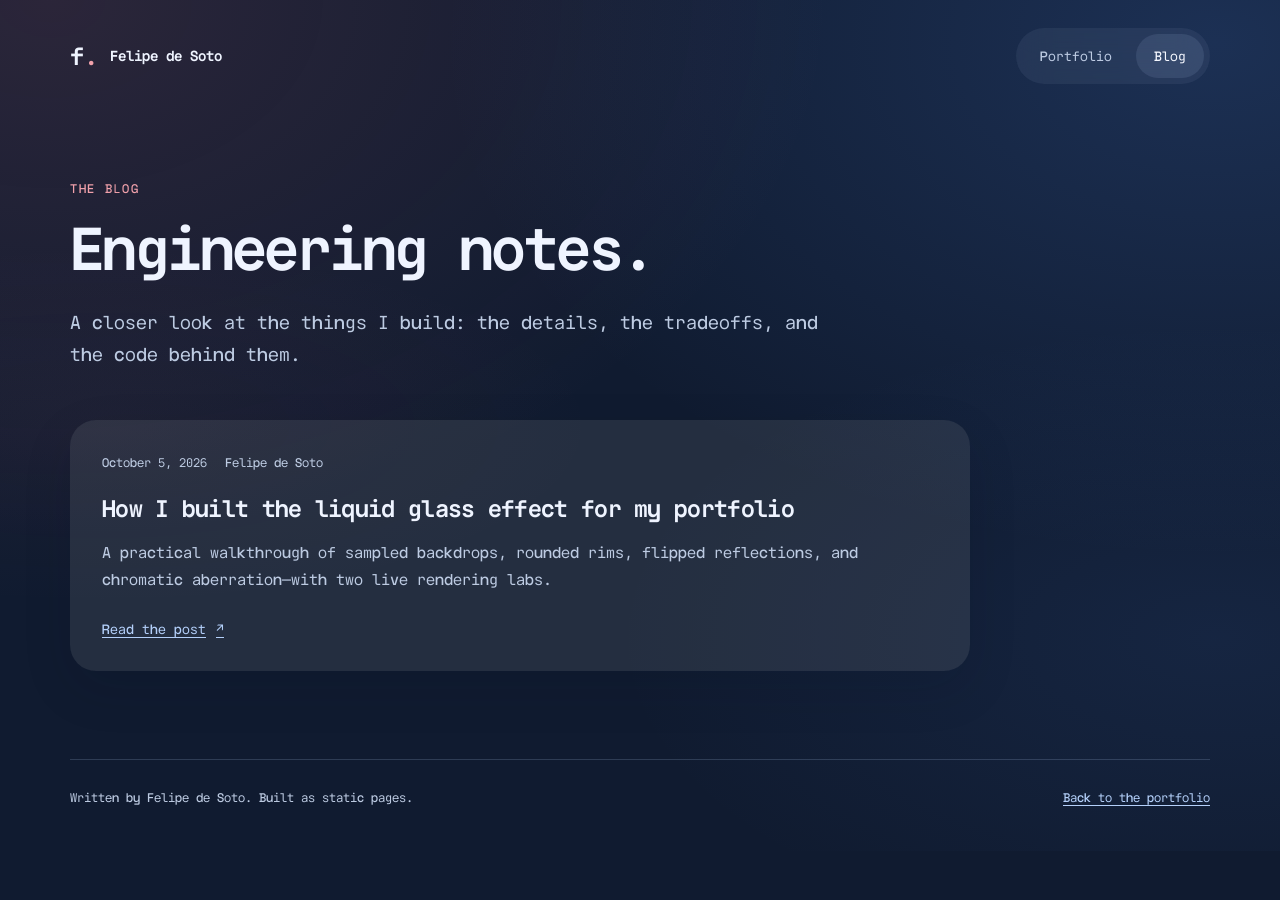
==== blog/index.html @ fd04a4d7 "Publish blog reading tools and interactive glass labs" ====
<!doctype html>
<!-- Generated by scripts/build-blog.mjs. Edit content/blog instead. -->
<html lang="en">
<head>
<meta charset="UTF-8">
<meta name="viewport" content="width=device-width, initial-scale=1.0">
<meta name="theme-color" content="#101b30">
<meta name="description" content="Source-based notes on interfaces, rendering, and building for the web by Felipe de Soto.">
<meta property="og:title" content="Engineering notes">
<meta property="og:description" content="Source-based notes on interfaces, rendering, and building for the web by Felipe de Soto.">
<meta property="og:type" content="website">
<link rel="canonical" href="./" >
<link rel="icon" type="image/svg+xml" href="../favicon.svg">
<title>Engineering notes — Felipe de Soto</title>
  <script type="module" crossorigin src="../assets/text-morph-controller-BKh-Fvmg.js"></script>
  <script type="module" crossorigin src="../assets/glass-distortion-wXj8mFdJ.js"></script>
  <script type="module" crossorigin src="../assets/glass-settings--sIcktBX.js"></script>
  <script type="module" crossorigin src="../assets/main-GoP_QNpd.js"></script>
  <link rel="stylesheet" crossorigin href="../assets/main-B9Pbx8C1.css">
</head>
<body class="blog-page">
<a class="skip-link" href="#main">Skip to content</a>
<div class="blog-shell">
<header class="blog-header">
<a class="blog-brand" href="../" aria-label="Felipe de Soto, portfolio">f<span>.</span><span class="blog-brand-name">Felipe de Soto</span></a>
<nav class="blog-nav" aria-label="Blog navigation"><a href="../">Portfolio</a><a href="./" aria-current="page">Blog</a></nav>
</header>
<main class="blog-main" id="main" tabindex="-1"><section class="blog-hero"><p class="blog-kicker">The blog</p><h1 class="blog-index-heading">Engineering notes.</h1><p class="blog-description">A closer look at the things I build: the details, the tradeoffs, and the code behind them.</p></section><section class="blog-post-list" aria-label="Posts"><article class="blog-post-card glass"><div class="blog-post-meta"><time datetime="2026-10-05">October 5, 2026</time><span>Felipe de Soto</span></div><h2><a class="blog-post-link" href="posts/glass-effect/">How I built the liquid glass effect for my portfolio</a></h2><p class="blog-post-description">A practical walkthrough of sampled backdrops, rounded rims, flipped reflections, and chromatic aberration—with two live rendering labs.</p><a class="blog-post-read" href="posts/glass-effect/" aria-label="Read How I built the liquid glass effect for my portfolio">Read the post <span aria-hidden="true">↗</span></a></article></section></main>
<footer class="blog-footer"><p>Written by Felipe de Soto. Built as static pages.</p><a href="../">Back to the portfolio</a></footer>
</div>
</body>
</html>
---- assets/main-B9Pbx8C1.css ----
:root{--selection-color:#f1a1ab;--selection-ink:#101b30;--glass-color-amount:.188;--glass-blur-amount:0;--glass-distortion:4;--glass-chromatic-aberration:.4;--glass-edge-highlight:0;--glass-specular:0;--glass-fresnel:0;--glass-brightness:0;--glass-saturation:0;--glass-depth:60;--glass-header-depth-scale:2;--glass-playground-depth-scale:2.5;--glass-thickness:24;--glass-refraction-index:1.45;--glass-edge-reflection:.85;--glass-reflection-blur:6;--glass-shadow-opacity:.065;--glass-shadow-spread:16;--glass-shadow-offset-y:1;--glass-blur-unit:11.4286px;--glass-blur:calc(var(--glass-blur-amount) * var(--glass-blur-unit));--glass-fallback-saturation:1.12;--glass-frost-rgb:79, 79, 79;--glass-shadow:0 12px 40px #0610241a}::selection{background-color:var(--selection-color);color:var(--selection-ink)}::target-text{background-color:var(--selection-color);color:var(--selection-ink)}.glass,.glass:before,.glass:after,.glass-render-layer,.glass-render{border:0!important}.glass{isolation:isolate;box-shadow:var(--glass-shadow);-webkit-backdrop-filter:blur(var(--glass-blur)) saturate(var(--glass-fallback-saturation));background:0 0;position:relative}.glass:before{content:"";border-radius:inherit;pointer-events:none;z-index:-1;background:rgba(var(--glass-frost-rgb), var(--glass-color-amount));position:absolute;inset:0}.glass-clear{--glass-color-amount:0}.glass.glass-webgl{-webkit-backdrop-filter:none}.glass.glass-webgl:before{background:0 0}.glass-render{opacity:1;z-index:-2!important}.glass-render-layer{z-index:-2;border-radius:inherit;pointer-events:none;position:absolute;inset:0;overflow:clip}.glass-scene{z-index:-1;pointer-events:none;position:absolute;inset:0;overflow:clip}.glass-scene>.lighting-background{z-index:0;position:absolute}.glass-scene-lens{z-index:1;pointer-events:none;position:absolute}.glass-scene-content{opacity:0;pointer-events:none;position:absolute}@font-face{font-family:YIP Mono;font-style:normal;font-weight:400;font-display:swap;src:url(./YIPMono-Regular-CXokgM-x.woff2)format("woff2")}@font-face{font-family:YIP Mono;font-style:normal;font-weight:700;font-display:swap;src:url(./YIPMono-Bold-YjQy5hGb.woff2)format("woff2")}:root{font-synthesis:none;font-variant-ligatures:common-ligatures contextual;color:#eff4ff;--blog-muted:#bdcbe2;--blog-blue:#b4d0fa;--blog-coral:#f1a1ab;--blog-line:#b4d0fa2e;background:#101b30;font-family:YIP Mono,monospace}*{box-sizing:border-box}html{scroll-behavior:smooth;scroll-padding-top:24px}body{isolation:isolate;background:radial-gradient(at 4% 0,#cf657224,#0000 45%),radial-gradient(at 95% 5%,#4d87e832,#0000 45%);min-width:280px;margin:0;position:relative}body:before{content:"";z-index:-1;pointer-events:none;background:radial-gradient(at 8%,#cf65720c,#0000 30%),radial-gradient(at 95% 75%,#4d87e818,#0000 35%);position:absolute;inset:0}button,input{font:inherit}button,a{-webkit-tap-highlight-color:transparent}button{color:inherit;cursor:pointer}a{color:var(--blog-blue);text-underline-offset:.24em;text-decoration-thickness:1px}a:hover{color:#e6efff}:where(a,button,input,summary):focus-visible{outline:2px solid var(--blog-blue);outline-offset:5px}.blog-prose:focus{outline:none}.blog-selection-toolbar{z-index:90;color:#eff4ff;-webkit-backdrop-filter:blur(18px);backdrop-filter:blur(18px);-webkit-user-select:none;user-select:none;background:#1c2b43f5;border-radius:18px;flex-wrap:wrap;align-items:center;gap:4px;padding:6px;animation:.14s ease-out blog-selection-enter;display:flex;position:fixed;box-shadow:0 12px 34px #0005,inset 0 1px #e5eeff16}.blog-selection-toolbar[hidden]{display:none}.blog-passage-button{min-height:44px;color:var(--blog-blue);white-space:nowrap;background:#b4d0fa17;border:0;border-radius:12px;justify-content:center;align-items:center;gap:8px;padding:10px 14px;font-size:.78rem;line-height:1.35;display:inline-flex}.blog-passage-button[hidden]{display:none}.blog-passage-button>svg{flex:none}.blog-passage-button:hover{color:#fff;background:#b4d0fa2b}.blog-copy-action{min-inline-size:calc(6ch + 52px)}.blog-highlight-link-action{min-inline-size:calc(22ch + 52px)}.blog-passage-reader .blog-copy-action{min-inline-size:calc(12ch + 52px)}.blog-index-heading[torph-root],.blog-post-link[torph-root],.blog-article-header h1[torph-root],.glass-demo-summary-text[torph-root],.glass-demo-status-text[torph-root],.blog-selection-toast-text[torph-root]{white-space:normal;max-width:100%;display:block}.blog-selection-toast{z-index:110;left:50%;bottom:max(24px, env(safe-area-inset-bottom));color:#eff4ff;text-align:center;pointer-events:none;opacity:0;background:#253a57;border-radius:14px;width:max-content;max-width:calc(100% - 32px);padding:12px 18px;font-size:.78rem;line-height:1.55;transition:opacity .14s,transform .14s;position:fixed;transform:translate(-50%,8px);box-shadow:0 10px 28px #0004}.blog-selection-toast.is-visible{opacity:1;transform:translate(-50%)}.blog-passage-reader{width:100%;height:100%;max-width:none;height:100dvh;max-height:none;padding:max(28px, env(safe-area-inset-top)) max(32px, env(safe-area-inset-right)) max(28px, env(safe-area-inset-bottom)) max(32px, env(safe-area-inset-left));color:#eff4ff;overscroll-behavior:contain;background-color:#101b30;background-image:radial-gradient(at 10% 0,#cf657219,#0000 55%),radial-gradient(at 95% 20%,#4d87e825,#0000 60%);background-position:0 0;background-repeat:repeat;background-size:auto;background-attachment:scroll;background-origin:padding-box;background-clip:border-box;border:0;margin:0;position:fixed;inset:0}.blog-passage-reader[open]{grid-template-rows:auto minmax(0,1fr);gap:34px;display:grid}.blog-passage-reader::backdrop{background:#101b30}.blog-passage-reader-header{justify-content:space-between;align-items:center;gap:24px;width:min(1140px,100%);margin-inline:auto;display:flex}.blog-passage-heading{min-width:0}.blog-passage-heading h2{margin:0;font-size:clamp(1.2rem,3vw,1.6rem);line-height:1.4}.blog-passage-source{color:var(--blog-muted);overflow-wrap:anywhere;margin:7px 0 0;font-size:.75rem;line-height:1.6}.blog-passage-reader-actions{flex:none;gap:8px;display:flex}.blog-passage-close{color:#ffd0d6;background:#f1a1ab14}.blog-passage-text{overscroll-behavior:contain;white-space:pre-wrap;overflow-wrap:anywhere;tab-size:2;width:min(76ch,100%);margin-inline:auto;padding:0 14px 70px;font-size:clamp(1rem,1.6vw,1.2rem);line-height:1.9;overflow-y:auto}@keyframes blog-selection-enter{0%{opacity:0}to{opacity:1}}@media (max-width:640px){.blog-selection-toolbar{padding-bottom:max(6px, env(safe-area-inset-bottom))}.blog-selection-toolbar .blog-passage-button{gap:6px;padding-inline:8px;font-size:.7rem}.blog-selection-toolbar .blog-copy-action{min-inline-size:calc(6ch + 38px)}.blog-selection-toolbar .blog-highlight-link-action{min-inline-size:calc(22ch + 38px)}.blog-selection-toast{bottom:max(90px, env(safe-area-inset-bottom))}.blog-passage-reader{padding:max(22px, env(safe-area-inset-top)) max(18px, env(safe-area-inset-right)) max(18px, env(safe-area-inset-bottom)) max(18px, env(safe-area-inset-left))}.blog-passage-reader-header{flex-wrap:wrap;align-items:flex-start;gap:16px}.blog-passage-reader-actions{width:100%}.blog-passage-reader-actions .blog-passage-button{flex:1}.blog-passage-text{padding-inline:0}}@media (max-width:310px){.blog-selection-toolbar .blog-passage-button{width:100%}.blog-selection-toast{bottom:max(146px, env(safe-area-inset-bottom))}}@media (prefers-reduced-motion:reduce){.blog-selection-toolbar{animation:none}.blog-selection-toast{transition:none}}.skip-link{z-index:100;color:#101b30;background:#e6efff;border-radius:10px;padding:12px 18px;position:fixed;top:12px;left:12px;transform:translateY(-180%)}.skip-link:focus{transform:translateY(0)}.blog-shell{width:min(1140px,100% - 64px);margin-inline:auto}.blog-header{justify-content:space-between;align-items:center;gap:24px;min-height:112px;display:flex}.blog-brand{color:#eff4ff;align-items:center;gap:0;font-size:1.5rem;font-weight:700;text-decoration:none;display:inline-flex}.blog-brand>span:not(.blog-brand-name){color:var(--blog-coral)}.blog-brand-name{margin-left:12px;font-size:.85rem}.blog-brand svg{flex:none;width:36px;height:36px}.blog-nav{-webkit-backdrop-filter:blur(16px);backdrop-filter:blur(16px);background:#c9dbf711;border-radius:100px;align-items:center;gap:6px;padding:6px;display:flex}.blog-nav a{min-height:44px;color:var(--blog-muted);border-radius:100px;justify-content:center;align-items:center;padding:9px 18px;font-size:.82rem;text-decoration:none;display:inline-flex}.blog-nav a:hover,.blog-nav [aria-current=page]{color:#f5f8ff;background:#bdd1f11c}.blog-main{min-height:65vh;padding-block:40px 88px}.blog-kicker{color:var(--blog-coral);letter-spacing:.14em;text-transform:uppercase;margin:0 0 18px;font-size:.75rem;line-height:1.6}.blog-hero,.blog-article-header{max-width:900px;padding-block:28px 48px}.blog-hero h1,.blog-index-heading,.blog-article-header h1{letter-spacing:-.045em;text-wrap:balance;overflow-wrap:break-word;margin:0;font-size:clamp(2.3rem,4.5vw,4rem);font-weight:700;line-height:1.14}.blog-hero>p:not(.blog-kicker),.blog-description{max-width:68ch;color:var(--blog-muted);margin:24px 0 0;font-size:1.125rem;line-height:1.8}.blog-post-list{grid-template-columns:repeat(2,minmax(0,1fr));gap:22px;margin:0;padding:0;list-style:none;display:grid}.blog-post-card{background:#98accf13;border-radius:26px;min-width:0;padding:32px;transition:background-color .18s,transform .18s;position:relative;box-shadow:0 18px 50px #060e211f}.blog-post-card:hover{background-color:#98accf1f;transform:translateY(-3px)}.blog-post-card h2{letter-spacing:-.03em;margin:18px 0 14px;font-size:1.45rem;font-weight:700;line-height:1.45}.blog-post-card:only-child{grid-column:1/-1;max-width:900px}.blog-post-read{align-items:center;gap:10px;margin-top:26px;font-size:.83rem;display:inline-flex}.blog-post-link{color:#eff4ff;text-decoration:none}.blog-post-meta,.blog-byline{color:var(--blog-muted);flex-wrap:wrap;align-items:center;gap:10px 18px;font-size:.78rem;line-height:1.8;display:flex}.blog-byline{margin-top:26px}.blog-post-description{color:var(--blog-muted);margin:0;font-size:.94rem;line-height:1.8}.blog-reading-layout{grid-template-columns:190px minmax(0,1fr);align-items:start;gap:42px;display:grid}.blog-toc{max-height:calc(100vh - 56px);padding:8px 8px 12px;font-size:.75rem;line-height:1.75;position:sticky;top:28px;overflow:auto}.blog-toc h2,.blog-toc>p{color:#e0eafa;margin:0 0 16px;font-size:.75rem;font-weight:700}.blog-toc ol,.blog-toc ul{gap:10px;margin:0;padding:0;list-style:none;display:grid}.blog-toc a{color:var(--blog-muted);text-decoration:none;display:block}.blog-toc a:hover{color:#f1f5fc}.blog-toc .toc-level-3{padding-left:12px;font-size:.72rem}.blog-prose{color:#d5e0f0;overflow-wrap:break-word;min-width:0;max-width:76ch;font-size:1.125rem;line-height:1.85}.blog-prose>:first-child{margin-top:0}.blog-prose h2,.blog-prose h3,.blog-prose h4{color:#f1f5fc;text-wrap:balance;scroll-margin-top:28px;line-height:1.4}.blog-prose h2{letter-spacing:-.04em;margin:64px 0 20px;font-size:1.6rem}.blog-prose h3{letter-spacing:-.02em;margin:36px 0 16px;font-size:1.12rem}.blog-prose h4{margin:28px 0 12px;font-size:1rem}.blog-prose p{margin:0 0 22px}.blog-prose :where(ul,ol){margin:0 0 26px;padding-left:1.55em}.blog-prose li{margin-block:9px;padding-left:.22em}.blog-prose li::marker{color:var(--blog-coral)}.blog-prose a{overflow-wrap:anywhere}.blog-prose strong{color:#eff4ff;font-weight:700}.blog-prose :not(pre)>code{color:#d1e4ff;font:inherit;overflow-wrap:anywhere;background:#bbd5ff0d;border-radius:4px;padding:.14em .3em;font-size:.88em}.blog-prose pre{color:#cee2ff;tab-size:2;scrollbar-color:#7185a655 #0a1425;background:#0a1425;border-radius:16px;max-width:100%;margin:24px 0 30px;padding:22px;font-size:.82rem;line-height:1.8;overflow:auto}.blog-prose pre code{font:inherit}.blog-prose blockquote{color:#d9e1ef;background:#f1a1ab08;border-left:3px solid #f1a1ab80;border-radius:0 14px 14px 0;margin:28px 0;padding:22px 26px}.blog-prose blockquote>:last-child{margin-bottom:0}.blog-prose table{border-collapse:collapse;scrollbar-color:#7185a655 #0a1425;width:100%;margin:24px 0 32px;font-size:.8rem;line-height:1.65;display:block;overflow-x:auto}.blog-prose :where(th,td){text-align:left;vertical-align:top;border-bottom:1px solid var(--blog-line);padding:14px 16px}.blog-prose th{color:#f1f5fc;background:#b4d0fa0a;font-weight:700}.blog-prose hr{border:0;border-top:1px solid var(--blog-line);margin-block:40px}.blog-prose img,.blog-prose svg{max-width:100%;height:auto}.glass-demo{--demo-panel:#131f34;background:var(--demo-panel);color:#eff4ff;border-radius:22px;margin-block:30px 36px;font-size:.82rem;line-height:1.6;position:relative;overflow:hidden;box-shadow:0 16px 50px #03091533}.glass-demo-toolbar{flex-wrap:wrap;justify-content:space-between;align-items:center;gap:12px;padding:20px 22px;display:flex}.glass-demo-title,.blog-prose .glass-demo-title{color:#eff4ff;margin:0;font-size:.95rem;font-weight:700;line-height:1.5}.glass-demo-stage{isolation:isolate;aspect-ratio:16/10;background:radial-gradient(circle at 24% 35%,#bd7485,#0000 45%),linear-gradient(135deg,#2b4368,#405b87 60%,#384563);width:100%;min-height:260px;max-height:480px;position:relative;overflow:hidden}.glass-demo-canvas{z-index:0;pointer-events:none;width:100%;height:100%;display:block;position:absolute;inset:0}.glass-demo-live-label{z-index:2;color:#f1f5fc;pointer-events:none;overflow-wrap:break-word;width:42%;font-size:clamp(.65rem,1.45vw,.98rem);line-height:1.65;position:absolute;top:39%;right:11%}.glass-demo-live-label strong{margin-bottom:6px;font-size:1.18em;display:block}.glass-demo-live-label p,.blog-prose .glass-demo-live-label p{margin:0 0 8px}.glass-demo[data-glass-demo=layers] .glass-demo-live-label{top:48%}.glass-demo-live-kicker{text-transform:uppercase;letter-spacing:.12em;margin-bottom:8px;font-size:.65em;display:block}.glass-demo-fallback-pane{z-index:1;pointer-events:none;border:0;position:absolute;box-shadow:0 10px 40px #09132624}.glass-demo-caption,.glass-demo-summary,.blog-prose .glass-demo-caption,.blog-prose .glass-demo-summary{color:#bdcbe2;margin:0;padding:20px 22px 0;font-size:.73rem;line-height:1.8}.glass-demo-summary,.blog-prose .glass-demo-summary{padding-top:0;padding-bottom:12px}.glass-demo-controls{grid-template-columns:repeat(2,minmax(0,1fr));gap:20px 26px;padding:24px 22px;display:grid}.glass-demo-control{color:#d3deef;gap:10px;min-width:0;display:grid}.glass-demo-control>:first-child{justify-content:space-between;align-items:start;gap:12px;display:flex}.glass-demo-control output{color:var(--blog-blue);white-space:nowrap;font-size:.8rem}.glass-demo input[type=range]{accent-color:#b4d0fa;cursor:pointer;width:100%;min-width:0;height:44px;margin:0}.glass-demo input[type=color]{cursor:pointer;background:#24334c;border:0;border-radius:6px;width:100%;height:44px;padding:2px}.glass-demo-toggle{color:#d3deef;cursor:pointer;align-items:center;gap:12px;min-height:44px;display:flex}.glass-demo-toggle input{accent-color:#b4d0fa;flex:none;width:20px;height:20px;margin:0}.glass-demo button{color:#e1eafd;background:#30405b;border:0;border-radius:10px;min-height:44px;padding:10px 14px;font-size:.75rem;line-height:1.5}.glass-demo button:hover:not(:disabled){background:#3b5073}.glass-demo button:disabled{opacity:.65;cursor:default}.glass-demo button.glass-demo-pane-handle,.glass-demo button.glass-demo-pane-handle:hover,.glass-demo button.glass-demo-pane-handle:active{z-index:3;min-height:0;box-shadow:none;cursor:grab;touch-action:none;-webkit-user-select:none;user-select:none;background:0 0;border:0;padding:0;display:block;position:absolute}.glass-demo button.glass-demo-pane-frontGlass{z-index:4}.glass-demo button.glass-demo-pane-handle[hidden]{display:none}.glass-demo button.glass-demo-pane-handle:focus-visible{outline-offset:-4px;outline:2px solid #e2edff}.glass-demo button.glass-demo-pane-handle.is-dragging,.glass-demo-stage.is-dragging{cursor:grabbing}.glass-demo-drag-hint,.blog-prose .glass-demo-drag-hint{color:var(--blog-blue);margin:0;padding:18px 22px 10px;font-size:.73rem;line-height:1.8}.glass-demo-drag-hint+.glass-demo-caption,.blog-prose .glass-demo-drag-hint+.glass-demo-caption{padding-top:0}.glass-demo-move-status,.blog-prose .glass-demo-move-status{clip-path:inset(50%);white-space:nowrap;width:1px;height:1px;margin:-1px;padding:0;position:absolute;top:0;left:0;overflow:hidden}.glass-demo-advanced{margin-inline:22px}.glass-demo-controls>.glass-demo-advanced{grid-column:1/-1;margin-inline:0}.glass-demo-advanced summary{color:var(--blog-blue);cursor:pointer;padding-block:12px}.glass-demo-advanced .glass-demo-controls{padding:14px 0 22px}.glass-demo-actions{flex-wrap:wrap;align-items:center;gap:10px;padding:4px 22px 18px;display:flex}.glass-demo-status,.blog-prose .glass-demo-status{color:#bdcbe2;margin:0;padding:0 22px 22px;font-size:.73rem;line-height:1.8}.glass-demo:fullscreen{width:100%;height:100%;padding:env(safe-area-inset-top,0px) env(safe-area-inset-right,0px) env(safe-area-inset-bottom,0px) env(safe-area-inset-left,0px);background:#101b30;border-radius:0;flex-direction:column;margin:0;display:flex;overflow:auto}.glass-demo::backdrop{background:#101b30}.glass-demo:fullscreen .glass-demo-stage{flex:1 0 260px;width:min(100%,1280px);max-height:none;margin-inline:auto}:is(.glass-demo:fullscreen .glass-demo-controls,.glass-demo:fullscreen .glass-demo-advanced,.glass-demo:fullscreen .glass-demo-actions,.glass-demo:fullscreen .glass-demo-caption,.glass-demo:fullscreen .glass-demo-summary,.glass-demo:fullscreen .glass-demo-status){width:min(100%,1280px);margin-inline:auto}.glass-demo:fullscreen .glass-demo-controls{grid-template-columns:repeat(3,minmax(0,1fr))}.glass-demo:fullscreen .glass-demo-advanced{padding-inline:22px}.glass-demo:fullscreen .glass-demo-controls>.glass-demo-advanced{padding-inline:0}.blog-footer{border-top:1px solid var(--blog-line);color:var(--blog-muted);flex-wrap:wrap;justify-content:space-between;gap:18px;padding-block:28px 42px;font-size:.75rem;line-height:1.8;display:flex}.blog-footer p{margin:0}@media (max-width:980px){.blog-reading-layout{grid-template-columns:minmax(0,1fr);gap:34px}.blog-toc{background:#b4d0fa08;border-radius:16px;max-height:none;padding:22px;position:static}.blog-toc :where(ol,ul){grid-template-columns:repeat(2,minmax(0,1fr));gap:12px 24px}.blog-prose{max-width:none}}@media (max-width:620px){.blog-shell{width:calc(100% - 36px)}.blog-header{flex-wrap:wrap;gap:16px;min-height:92px;padding-block:22px}.blog-brand{font-size:1.35rem}.blog-brand-name{font-size:.78rem}.blog-nav a{padding-inline:12px;font-size:.75rem}.blog-main{padding-block:12px 56px}.blog-hero,.blog-article-header{padding-block:20px 32px}.blog-hero h1,.blog-index-heading,.blog-article-header h1{letter-spacing:-.05em;font-size:clamp(2rem,7.8vw,2.8rem);line-height:1.18}.blog-hero>p:not(.blog-kicker),.blog-description{font-size:1rem;line-height:1.8}.blog-post-list{grid-template-columns:minmax(0,1fr);gap:18px}.blog-post-card{border-radius:22px;padding:24px}.blog-post-card h2{font-size:1.25rem}.blog-prose{font-size:1rem;line-height:1.85}.blog-prose h2{margin-top:46px;font-size:1.36rem}.blog-toc :where(ol,ul){grid-template-columns:minmax(0,1fr)}.blog-prose pre{padding:18px;font-size:.73rem}.blog-prose blockquote{padding:18px 20px}.glass-demo{border-radius:16px;margin-block:24px 30px}.glass-demo-toolbar{padding:16px}.glass-demo-stage{aspect-ratio:1.2;min-height:250px}.glass-demo-live-label{font-size:.69rem;line-height:1.6}.glass-demo-controls{grid-template-columns:repeat(2,minmax(0,1fr));gap:18px 16px;padding:20px 16px}.glass-demo:fullscreen .glass-demo-controls{grid-template-columns:repeat(2,minmax(0,1fr));gap:18px 16px;padding:20px 16px}.glass-demo-control output{font-size:.69rem}.glass-demo-advanced{margin-inline:16px}.glass-demo-actions{padding:4px 16px 16px}.glass-demo-caption,.glass-demo-drag-hint,.glass-demo-summary,.blog-prose .glass-demo-caption,.blog-prose .glass-demo-drag-hint,.blog-prose .glass-demo-summary{padding-inline:16px}.glass-demo-status,.blog-prose .glass-demo-status{padding:0 16px 18px}.glass-demo:fullscreen .glass-demo-stage{flex-grow:0;flex-basis:40vh;min-height:250px}.blog-footer{padding-block:24px 32px}}@media (max-width:380px){.glass-demo-controls{grid-template-columns:minmax(0,1fr)}.glass-demo:fullscreen .glass-demo-controls{grid-template-columns:minmax(0,1fr)}}@media (prefers-reduced-motion:reduce){html{scroll-behavior:auto}.blog-post-card{transition:none}.blog-post-card:hover{transform:none}}
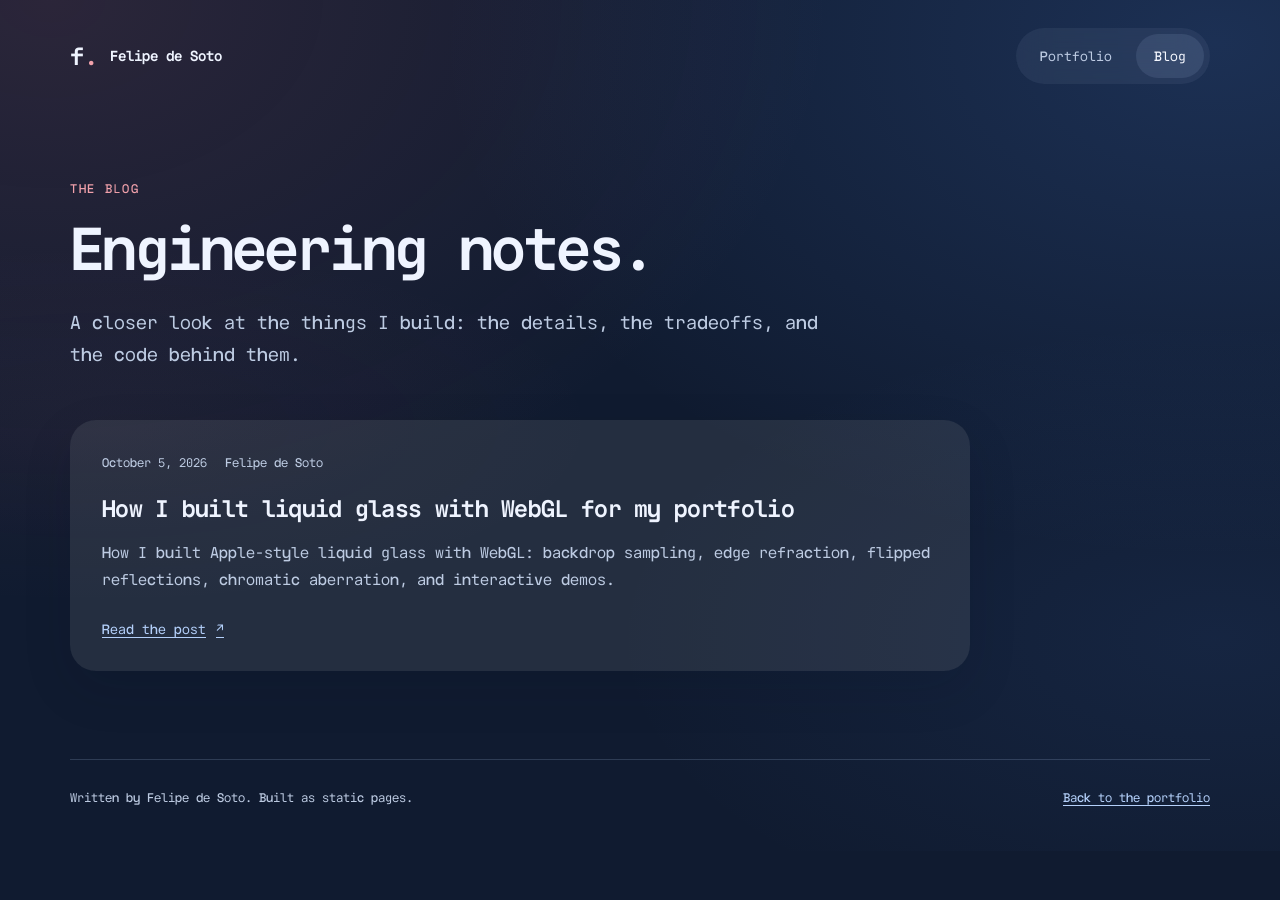
==== commit b0e8e31d: "Publish Cloudflare analytics and blog SEO improvements" ====
--- a/blog/index.html
+++ b/blog/index.html
@@ -2,21 +2,21 @@
 <!-- Generated by scripts/build-blog.mjs. Edit content/blog instead. -->
 <html lang="en">
 <head>
-<meta charset="UTF-8">
-<meta name="viewport" content="width=device-width, initial-scale=1.0">
-<meta name="theme-color" content="#101b30">
-<meta name="description" content="Source-based notes on interfaces, rendering, and building for the web by Felipe de Soto.">
-<meta property="og:title" content="Engineering notes">
-<meta property="og:description" content="Source-based notes on interfaces, rendering, and building for the web by Felipe de Soto.">
-<meta property="og:type" content="website">
-<link rel="canonical" href="./" >
-<link rel="icon" type="image/svg+xml" href="../favicon.svg">
-<title>Engineering notes — Felipe de Soto</title>
-  <script type="module" crossorigin src="../assets/text-morph-controller-BKh-Fvmg.js"></script>
-  <script type="module" crossorigin src="../assets/glass-distortion-wXj8mFdJ.js"></script>
-  <script type="module" crossorigin src="../assets/glass-settings--sIcktBX.js"></script>
-  <script type="module" crossorigin src="../assets/main-GoP_QNpd.js"></script>
-  <link rel="stylesheet" crossorigin href="../assets/main-B9Pbx8C1.css">
+<meta charset="UTF-8"><meta name="viewport" content="width=device-width, initial-scale=1.0">
+<meta name="theme-color" content="#101b30"><meta name="description" content="Practical notes on WebGL, interface design, and building for the web by Felipe de Soto. Learn how my projects work through code and interactive demos.">
+
+<link rel="canonical" href="https://felipedesoto.com/blog/">
+<meta property="og:title" content="Web development and rendering notes"><meta property="og:description" content="Practical notes on WebGL, interface design, and building for the web by Felipe de Soto. Learn how my projects work through code and interactive demos.">
+<meta property="og:type" content="website"><meta property="og:url" content="https://felipedesoto.com/blog/"><meta property="og:site_name" content="Felipe de Soto"><meta property="og:locale" content="en_US">
+<meta property="og:image" content="https://felipedesoto.com/blog-assets/liquid-glass-webgl.png"><meta property="og:image:alt" content="Liquid glass over coral and blue layers, from Felipe de Soto&#39;s WebGL tutorial"><meta property="og:image:width" content="1200"><meta property="og:image:height" content="630">
+<meta name="twitter:card" content="summary_large_image"><meta name="twitter:title" content="Web development and rendering notes"><meta name="twitter:description" content="Practical notes on WebGL, interface design, and building for the web by Felipe de Soto. Learn how my projects work through code and interactive demos."><meta name="twitter:image" content="https://felipedesoto.com/blog-assets/liquid-glass-webgl.png"><meta name="twitter:image:alt" content="Liquid glass over coral and blue layers, from Felipe de Soto&#39;s WebGL tutorial">
+
+<script type="application/ld+json">{"@context":"https://schema.org","@type":"Blog","name":"Engineering notes","url":"https://felipedesoto.com/blog/","author":{"@type":"Person","name":"Felipe de Soto","url":"https://felipedesoto.com/"}}</script>
+<link rel="icon" type="image/svg+xml" href="../favicon.svg"><link rel="preload" href="../assets/YIPMono-Regular-CXokgM-x.woff2" as="font" type="font/woff2" crossorigin>
+<title>Web development and rendering notes — Felipe de Soto</title>
+  <script type="module" crossorigin src="../assets/preload-helper-CvN2ee45.js"></script>
+  <script type="module" crossorigin src="../assets/main-D_VXA4kI.js"></script>
+  <link rel="stylesheet" crossorigin href="../assets/main-Cr-QaFKG.css">
 </head>
 <body class="blog-page">
 <a class="skip-link" href="#main">Skip to content</a>
@@ -25,7 +25,7 @@
 <a class="blog-brand" href="../" aria-label="Felipe de Soto, portfolio">f<span>.</span><span class="blog-brand-name">Felipe de Soto</span></a>
 <nav class="blog-nav" aria-label="Blog navigation"><a href="../">Portfolio</a><a href="./" aria-current="page">Blog</a></nav>
 </header>
-<main class="blog-main" id="main" tabindex="-1"><section class="blog-hero"><p class="blog-kicker">The blog</p><h1 class="blog-index-heading">Engineering notes.</h1><p class="blog-description">A closer look at the things I build: the details, the tradeoffs, and the code behind them.</p></section><section class="blog-post-list" aria-label="Posts"><article class="blog-post-card glass"><div class="blog-post-meta"><time datetime="2026-10-05">October 5, 2026</time><span>Felipe de Soto</span></div><h2><a class="blog-post-link" href="posts/glass-effect/">How I built the liquid glass effect for my portfolio</a></h2><p class="blog-post-description">A practical walkthrough of sampled backdrops, rounded rims, flipped reflections, and chromatic aberration—with two live rendering labs.</p><a class="blog-post-read" href="posts/glass-effect/" aria-label="Read How I built the liquid glass effect for my portfolio">Read the post <span aria-hidden="true">↗</span></a></article></section></main>
+<main class="blog-main" id="main" tabindex="-1"><section class="blog-hero"><p class="blog-kicker">The blog</p><h1 class="blog-index-heading">Engineering notes.</h1><p class="blog-description">A closer look at the things I build: the details, the tradeoffs, and the code behind them.</p></section><section class="blog-post-list" aria-label="Posts"><article class="blog-post-card glass"><div class="blog-post-meta"><time datetime="2026-10-05">October 5, 2026</time><span>Felipe de Soto</span></div><h2><a class="blog-post-link" href="posts/glass-effect/">How I built liquid glass with WebGL for my portfolio</a></h2><p class="blog-post-description">How I built Apple-style liquid glass with WebGL: backdrop sampling, edge refraction, flipped reflections, chromatic aberration, and interactive demos.</p><a class="blog-post-read" href="posts/glass-effect/" aria-label="Read How I built liquid glass with WebGL for my portfolio">Read the post <span aria-hidden="true">↗</span></a></article></section></main>
 <footer class="blog-footer"><p>Written by Felipe de Soto. Built as static pages.</p><a href="../">Back to the portfolio</a></footer>
 </div>
 </body>
--- a/assets/main-Cr-QaFKG.css
+++ b/assets/main-Cr-QaFKG.css
@@ -0,0 +1 @@
+:root{--selection-color:#f1a1ab;--selection-ink:#101b30;--glass-color-amount:.188;--glass-blur-amount:0;--glass-distortion:4;--glass-chromatic-aberration:.4;--glass-edge-highlight:0;--glass-specular:0;--glass-fresnel:0;--glass-brightness:0;--glass-saturation:0;--glass-depth:60;--glass-header-depth-scale:2;--glass-playground-depth-scale:2.5;--glass-thickness:24;--glass-refraction-index:1.45;--glass-edge-reflection:.85;--glass-reflection-blur:6;--glass-shadow-opacity:.065;--glass-shadow-spread:16;--glass-shadow-offset-y:1;--glass-blur-unit:11.4286px;--glass-blur:calc(var(--glass-blur-amount) * var(--glass-blur-unit));--glass-fallback-saturation:1.12;--glass-frost-rgb:79, 79, 79;--glass-shadow:0 12px 40px #0610241a}::selection{background-color:var(--selection-color);color:var(--selection-ink)}::target-text{background-color:var(--selection-color);color:var(--selection-ink)}.glass,.glass:before,.glass:after,.glass-render-layer,.glass-render{border:0!important}.glass{isolation:isolate;box-shadow:var(--glass-shadow);-webkit-backdrop-filter:blur(var(--glass-blur)) saturate(var(--glass-fallback-saturation));background:0 0;position:relative}.glass:before{content:"";border-radius:inherit;pointer-events:none;z-index:-1;background:rgba(var(--glass-frost-rgb), var(--glass-color-amount));position:absolute;inset:0}.glass-clear{--glass-color-amount:0}.glass.glass-webgl{-webkit-backdrop-filter:none}.glass.glass-webgl:before{background:0 0}.glass-render{opacity:1;z-index:-2!important}.glass-render-layer{z-index:-2;border-radius:inherit;pointer-events:none;position:absolute;inset:0;overflow:clip}.glass-scene{z-index:-1;pointer-events:none;position:absolute;inset:0;overflow:clip}.glass-scene>.lighting-background{z-index:0;position:absolute}.glass-scene-lens{z-index:1;pointer-events:none;position:absolute}.glass-scene-content{opacity:0;pointer-events:none;position:absolute}@font-face{font-family:YIP Mono;font-style:normal;font-weight:400;font-display:swap;src:url(./YIPMono-Regular-CXokgM-x.woff2)format("woff2")}@font-face{font-family:YIP Mono;font-style:normal;font-weight:700;font-display:swap;src:url(./YIPMono-Bold-YjQy5hGb.woff2)format("woff2")}:root{font-synthesis:none;font-variant-ligatures:common-ligatures contextual;color:#eff4ff;--blog-muted:#bdcbe2;--blog-blue:#b4d0fa;--blog-coral:#f1a1ab;--blog-line:#b4d0fa2e;background:#101b30;font-family:YIP Mono,monospace}*{box-sizing:border-box}html{scroll-behavior:smooth;scroll-padding-top:24px}body{isolation:isolate;background:radial-gradient(at 4% 0,#cf657224,#0000 45%),radial-gradient(at 95% 5%,#4d87e832,#0000 45%);min-width:280px;margin:0;position:relative}body:before{content:"";z-index:-1;pointer-events:none;background:radial-gradient(at 8%,#cf65720c,#0000 30%),radial-gradient(at 95% 75%,#4d87e818,#0000 35%);position:absolute;inset:0}button,input{font:inherit}button,a{-webkit-tap-highlight-color:transparent}button{color:inherit;cursor:pointer}a{color:var(--blog-blue);text-underline-offset:.24em;text-decoration-thickness:1px}a:hover{color:#e6efff}:where(a,button,input,summary):focus-visible{outline:2px solid var(--blog-blue);outline-offset:5px}.blog-prose:focus{outline:none}.blog-selection-toolbar{z-index:90;color:#eff4ff;-webkit-backdrop-filter:blur(18px);backdrop-filter:blur(18px);-webkit-user-select:none;user-select:none;background:#1c2b43f5;border-radius:18px;flex-wrap:wrap;align-items:center;gap:4px;padding:6px;animation:.14s ease-out blog-selection-enter;display:flex;position:fixed;box-shadow:0 12px 34px #0005,inset 0 1px #e5eeff16}.blog-selection-toolbar[hidden]{display:none}.blog-passage-button{min-height:44px;color:var(--blog-blue);white-space:nowrap;background:#b4d0fa17;border:0;border-radius:12px;justify-content:center;align-items:center;gap:8px;padding:10px 14px;font-size:.78rem;line-height:1.35;display:inline-flex}.blog-passage-button[hidden]{display:none}.blog-passage-button>svg{flex:none}.blog-passage-button:hover{color:#fff;background:#b4d0fa2b}.blog-copy-action{min-inline-size:calc(6ch + 52px)}.blog-highlight-link-action{min-inline-size:calc(22ch + 52px)}.blog-passage-reader .blog-copy-action{min-inline-size:calc(12ch + 52px)}.blog-index-heading[torph-root],.blog-post-link[torph-root],.blog-article-header h1[torph-root],.glass-demo-summary-text[torph-root],.glass-demo-status-text[torph-root],.blog-selection-toast-text[torph-root]{white-space:normal;max-width:100%;display:block}.blog-selection-toast{z-index:110;left:50%;bottom:max(24px, env(safe-area-inset-bottom));color:#eff4ff;text-align:center;pointer-events:none;opacity:0;background:#253a57;border-radius:14px;width:max-content;max-width:calc(100% - 32px);padding:12px 18px;font-size:.78rem;line-height:1.55;transition:opacity .14s,transform .14s;position:fixed;transform:translate(-50%,8px);box-shadow:0 10px 28px #0004}.blog-selection-toast.is-visible{opacity:1;transform:translate(-50%)}.blog-passage-reader{width:100%;height:100%;max-width:none;height:100dvh;max-height:none;padding:max(28px, env(safe-area-inset-top)) max(32px, env(safe-area-inset-right)) max(28px, env(safe-area-inset-bottom)) max(32px, env(safe-area-inset-left));color:#eff4ff;overscroll-behavior:contain;background-color:#101b30;background-image:radial-gradient(at 10% 0,#cf657219,#0000 55%),radial-gradient(at 95% 20%,#4d87e825,#0000 60%);background-position:0 0;background-repeat:repeat;background-size:auto;background-attachment:scroll;background-origin:padding-box;background-clip:border-box;border:0;margin:0;position:fixed;inset:0}.blog-passage-reader[open]{grid-template-rows:auto minmax(0,1fr);gap:34px;display:grid}.blog-passage-reader::backdrop{background:#101b30}.blog-passage-reader-header{justify-content:space-between;align-items:center;gap:24px;width:min(1140px,100%);margin-inline:auto;display:flex}.blog-passage-heading{min-width:0}.blog-passage-heading h2{margin:0;font-size:clamp(1.2rem,3vw,1.6rem);line-height:1.4}.blog-passage-source{color:var(--blog-muted);overflow-wrap:anywhere;margin:7px 0 0;font-size:.75rem;line-height:1.6}.blog-passage-reader-actions{flex:none;gap:8px;display:flex}.blog-passage-close{color:#ffd0d6;background:#f1a1ab14}.blog-passage-text{overscroll-behavior:contain;white-space:pre-wrap;overflow-wrap:anywhere;tab-size:2;width:min(76ch,100%);margin-inline:auto;padding:0 14px 70px;font-size:clamp(1rem,1.6vw,1.2rem);line-height:1.9;overflow-y:auto}@keyframes blog-selection-enter{0%{opacity:0}to{opacity:1}}@media (max-width:640px){.blog-selection-toolbar{padding-bottom:max(6px, env(safe-area-inset-bottom))}.blog-selection-toolbar .blog-passage-button{gap:6px;padding-inline:8px;font-size:.7rem}.blog-selection-toolbar .blog-copy-action{min-inline-size:calc(6ch + 38px)}.blog-selection-toolbar .blog-highlight-link-action{min-inline-size:calc(22ch + 38px)}.blog-selection-toast{bottom:max(90px, env(safe-area-inset-bottom))}.blog-passage-reader{padding:max(22px, env(safe-area-inset-top)) max(18px, env(safe-area-inset-right)) max(18px, env(safe-area-inset-bottom)) max(18px, env(safe-area-inset-left))}.blog-passage-reader-header{flex-wrap:wrap;align-items:flex-start;gap:16px}.blog-passage-reader-actions{width:100%}.blog-passage-reader-actions .blog-passage-button{flex:1}.blog-passage-text{padding-inline:0}}@media (max-width:310px){.blog-selection-toolbar .blog-passage-button{width:100%}.blog-selection-toast{bottom:max(146px, env(safe-area-inset-bottom))}}@media (prefers-reduced-motion:reduce){.blog-selection-toolbar{animation:none}.blog-selection-toast{transition:none}}.skip-link{z-index:100;color:#101b30;background:#e6efff;border-radius:10px;padding:12px 18px;position:fixed;top:12px;left:12px;transform:translateY(-180%)}.skip-link:focus{transform:translateY(0)}.blog-shell{width:min(1140px,100% - 64px);margin-inline:auto}.blog-header{justify-content:space-between;align-items:center;gap:24px;min-height:112px;display:flex}.blog-brand{color:#eff4ff;align-items:center;gap:0;font-size:1.5rem;font-weight:700;text-decoration:none;display:inline-flex}.blog-brand>span:not(.blog-brand-name){color:var(--blog-coral)}.blog-brand-name{margin-left:12px;font-size:.85rem}.blog-brand svg{flex:none;width:36px;height:36px}.blog-nav{-webkit-backdrop-filter:blur(16px);backdrop-filter:blur(16px);background:#c9dbf711;border-radius:100px;align-items:center;gap:6px;padding:6px;display:flex}.blog-nav a{min-height:44px;color:var(--blog-muted);border-radius:100px;justify-content:center;align-items:center;padding:9px 18px;font-size:.82rem;text-decoration:none;display:inline-flex}.blog-nav a:hover,.blog-nav [aria-current=page]{color:#f5f8ff;background:#bdd1f11c}.blog-main{min-height:65vh;padding-block:40px 88px}.blog-kicker{color:var(--blog-coral);letter-spacing:.14em;text-transform:uppercase;margin:0 0 18px;font-size:.75rem;line-height:1.6}.blog-hero,.blog-article-header{max-width:900px;padding-block:28px 48px}.blog-hero h1,.blog-index-heading,.blog-article-header h1{letter-spacing:-.045em;text-wrap:balance;overflow-wrap:break-word;margin:0;font-size:clamp(2.3rem,4.5vw,4rem);font-weight:700;line-height:1.14}.blog-hero>p:not(.blog-kicker),.blog-description{max-width:68ch;color:var(--blog-muted);margin:24px 0 0;font-size:1.125rem;line-height:1.8}.blog-post-list{grid-template-columns:repeat(2,minmax(0,1fr));gap:22px;margin:0;padding:0;list-style:none;display:grid}.blog-post-card{background:#98accf13;border-radius:26px;min-width:0;padding:32px;transition:background-color .18s,transform .18s;position:relative;box-shadow:0 18px 50px #060e211f}.blog-post-card:hover{background-color:#98accf1f;transform:translateY(-3px)}.blog-post-card h2{letter-spacing:-.03em;margin:18px 0 14px;font-size:1.45rem;font-weight:700;line-height:1.45}.blog-post-card:only-child{grid-column:1/-1;max-width:900px}.blog-post-read{align-items:center;gap:10px;margin-top:26px;font-size:.83rem;display:inline-flex}.blog-post-link{color:#eff4ff;text-decoration:none}.blog-post-meta,.blog-byline{color:var(--blog-muted);flex-wrap:wrap;align-items:center;gap:10px 18px;font-size:.78rem;line-height:1.8;display:flex}.blog-byline{margin-top:26px}.blog-post-description{color:var(--blog-muted);margin:0;font-size:.94rem;line-height:1.8}.blog-reading-layout{grid-template-columns:190px minmax(0,1fr);align-items:start;gap:42px;display:grid}.blog-toc{max-height:calc(100vh - 56px);padding:8px 8px 12px;font-size:.75rem;line-height:1.75;position:sticky;top:28px;overflow:auto}.blog-toc h2,.blog-toc>p{color:#e0eafa;margin:0 0 16px;font-size:.75rem;font-weight:700}.blog-toc ol,.blog-toc ul{gap:10px;margin:0;padding:0;list-style:none;display:grid}.blog-toc a{color:var(--blog-muted);text-decoration:none;display:block}.blog-toc a:hover{color:#f1f5fc}.blog-toc .toc-level-3{padding-left:12px;font-size:.72rem}.blog-prose{color:#d5e0f0;overflow-wrap:break-word;min-width:0;max-width:76ch;font-size:1.125rem;line-height:1.85}.blog-prose>:first-child{margin-top:0}.blog-prose h2,.blog-prose h3,.blog-prose h4{color:#f1f5fc;text-wrap:balance;scroll-margin-top:28px;line-height:1.4}.blog-prose h2{letter-spacing:-.04em;margin:64px 0 20px;font-size:1.6rem}.blog-prose h3{letter-spacing:-.02em;margin:36px 0 16px;font-size:1.12rem}.blog-prose h4{margin:28px 0 12px;font-size:1rem}.blog-prose p{margin:0 0 22px}.blog-prose :where(ul,ol){margin:0 0 26px;padding-left:1.55em}.blog-prose li{margin-block:9px;padding-left:.22em}.blog-prose li::marker{color:var(--blog-coral)}.blog-prose a{overflow-wrap:anywhere}.blog-prose strong{color:#eff4ff;font-weight:700}.blog-prose :not(pre)>code{color:#d1e4ff;font:inherit;overflow-wrap:anywhere;background:#bbd5ff0d;border-radius:4px;padding:.14em .3em;font-size:.88em}.blog-prose pre{color:#cee2ff;tab-size:2;scrollbar-color:#7185a655 #0a1425;background:#0a1425;border-radius:16px;max-width:100%;margin:24px 0 30px;padding:22px;font-size:.82rem;line-height:1.8;overflow:auto}.blog-prose pre code{font:inherit}.blog-prose blockquote{color:#d9e1ef;background:#f1a1ab08;border-left:3px solid #f1a1ab80;border-radius:0 14px 14px 0;margin:28px 0;padding:22px 26px}.blog-prose blockquote>:last-child{margin-bottom:0}.blog-prose table{border-collapse:collapse;scrollbar-color:#7185a655 #0a1425;width:100%;margin:24px 0 32px;font-size:.8rem;line-height:1.65;display:block;overflow-x:auto}.blog-prose :where(th,td){text-align:left;vertical-align:top;border-bottom:1px solid var(--blog-line);padding:14px 16px}.blog-prose th{color:#f1f5fc;background:#b4d0fa0a;font-weight:700}.blog-prose hr{border:0;border-top:1px solid var(--blog-line);margin-block:40px}.blog-prose img,.blog-prose svg{max-width:100%;height:auto}.glass-demo{--demo-panel:#131f34;background:var(--demo-panel);color:#eff4ff;border-radius:22px;margin-block:30px 36px;font-size:.82rem;line-height:1.6;position:relative;overflow:hidden;box-shadow:0 16px 50px #03091533}.glass-demo-toolbar{flex-wrap:wrap;justify-content:space-between;align-items:center;gap:12px;padding:20px 22px;display:flex}.glass-demo-tools{flex-wrap:wrap;justify-content:flex-end;align-items:center;gap:8px;display:flex}.glass-demo-back{min-height:44px;color:var(--blog-blue);background:#b4d0fa0c;border-radius:10px;align-items:center;padding:10px 14px;font-size:.75rem;text-decoration:none;display:inline-flex}.glass-demo-workspace{grid-template-columns:minmax(0,1fr);align-items:start;min-width:0;display:grid}.glass-demo-workspace.has-magnifier{grid-template-columns:minmax(0,1fr) minmax(220px,30%)}.glass-demo-magnifier-selection{z-index:6;background:#ffffff26;border:1px solid #ffffffb3;border-radius:6px;position:absolute;box-shadow:0 0 0 1px #101b3029,0 4px 18px #09132624}.glass-demo-magnifier-selection[hidden],.glass-demo-zoom[hidden]{display:none}.glass-demo button.glass-demo-magnifier-move,.glass-demo button.glass-demo-magnifier-move:hover{cursor:grab;touch-action:none;background:0 0;border-radius:6px;width:100%;height:100%;min-height:0;padding:0;position:absolute;inset:0}.glass-demo button.glass-demo-magnifier-resize{color:#fff;cursor:nwse-resize;touch-action:none;background:#ffffff29;border-radius:6px 0 5px;width:40px;height:40px;min-height:0;padding:0;font-size:1.15rem;position:absolute;bottom:0;right:0}.glass-demo-magnifier-selection.is-dragging .glass-demo-magnifier-move{cursor:grabbing}.glass-demo-zoom{background:#ffffff0d;min-width:0;padding:16px}.glass-demo-zoom-heading{justify-content:space-between;gap:12px;margin-bottom:12px;font-size:.75rem;display:flex}.glass-demo-zoom-scale{color:var(--blog-blue)}.glass-demo-zoom-smoothing{margin-bottom:12px;font-size:.73rem}.glass-demo-zoom-viewport{background:#ffffff08;height:220px;position:relative;overflow:hidden}.glass-demo-zoom-canvas{width:100%;height:100%;display:block;position:absolute;inset:0}.glass-demo-zoom-live-label{z-index:2;color:#f1f5fc;transform-origin:0 0;pointer-events:none;overflow-wrap:break-word;position:absolute}.glass-demo-zoom-live-label strong{margin-bottom:6px;font-size:1.18em;display:block}.glass-demo-zoom-hint,.blog-prose .glass-demo-zoom-hint{color:#bdcbe2;margin:12px 0 0;font-size:.69rem;line-height:1.8}.glass-demo-title,.blog-prose .glass-demo-title{color:#eff4ff;margin:0;font-size:.95rem;font-weight:700;line-height:1.5}.glass-demo-stage{isolation:isolate;aspect-ratio:16/10;background:radial-gradient(circle at 24% 35%,#bd7485,#0000 45%),linear-gradient(135deg,#2b4368,#405b87 60%,#384563);width:100%;min-height:260px;max-height:480px;position:relative;overflow:hidden}.glass-demo-preview-text{font-size:clamp(24px,5vw,64px);font-weight:700;line-height:1.35;position:absolute;top:24%;left:7.5%}.glass-demo-preview-pane{-webkit-backdrop-filter:blur(3px);backdrop-filter:blur(3px);background:#4f4f4f30;border-radius:48px;position:absolute;inset:20% 9% 14% 31%;box-shadow:0 8px 24px #09132624}.glass-demo [data-demo-placeholder] [data-load-lab]{cursor:pointer}.glass-demo-canvas{z-index:0;pointer-events:none;width:100%;height:100%;display:block;position:absolute;inset:0}.glass-demo-live-label{z-index:2;color:#f1f5fc;pointer-events:none;overflow-wrap:break-word;width:42%;font-size:clamp(.65rem,1.45vw,.98rem);line-height:1.65;position:absolute;top:39%;right:11%}.glass-demo-live-label strong{margin-bottom:6px;font-size:1.18em;display:block}.glass-demo-live-label p,.blog-prose .glass-demo-live-label p{margin:0 0 8px}.glass-demo[data-glass-demo=layers] .glass-demo-live-label{top:48%}.glass-demo-live-kicker{text-transform:uppercase;letter-spacing:.12em;margin-bottom:8px;font-size:.65em;display:block}.glass-demo-fallback-pane{z-index:1;pointer-events:none;border:0;position:absolute;box-shadow:0 10px 40px #09132624}.glass-demo-caption,.glass-demo-summary,.blog-prose .glass-demo-caption,.blog-prose .glass-demo-summary{color:#bdcbe2;margin:0;padding:20px 22px 0;font-size:.73rem;line-height:1.8}.glass-demo-summary,.blog-prose .glass-demo-summary{padding-top:0;padding-bottom:12px}.glass-demo-controls{grid-template-columns:repeat(2,minmax(0,1fr));gap:20px 26px;padding:24px 22px;display:grid}.glass-demo-control{color:#d3deef;gap:10px;min-width:0;display:grid}.glass-demo-control>:first-child{justify-content:space-between;align-items:start;gap:12px;display:flex}.glass-demo-control output{color:var(--blog-blue);white-space:nowrap;font-size:.8rem}.glass-demo input[type=range]{accent-color:#b4d0fa;cursor:pointer;width:100%;min-width:0;height:44px;margin:0}.glass-demo input[type=color]{cursor:pointer;background:#24334c;border:0;border-radius:6px;width:100%;height:44px;padding:2px}.glass-demo-toggle{color:#d3deef;cursor:pointer;align-items:center;gap:12px;min-height:44px;display:flex}.glass-demo-toggle input{accent-color:#b4d0fa;flex:none;width:20px;height:20px;margin:0}.glass-demo button{color:#e1eafd;background:#30405b;border:0;border-radius:10px;min-height:44px;padding:10px 14px;font-size:.75rem;line-height:1.5}.glass-demo button:hover:not(:disabled){background:#3b5073}.glass-demo button:disabled{opacity:.65;cursor:default}.glass-demo button.glass-demo-pane-handle,.glass-demo button.glass-demo-pane-handle:hover,.glass-demo button.glass-demo-pane-handle:active{z-index:3;min-height:0;box-shadow:none;cursor:grab;touch-action:none;-webkit-user-select:none;user-select:none;background:0 0;border:0;padding:0;display:block;position:absolute}.glass-demo button.glass-demo-pane-frontGlass{z-index:4}.glass-demo button.glass-demo-pane-handle[hidden]{display:none}.glass-demo button.glass-demo-pane-handle:focus-visible{outline-offset:-4px;outline:2px solid #e2edff}.glass-demo button.glass-demo-pane-handle.is-dragging,.glass-demo-stage.is-dragging{cursor:grabbing}.glass-demo-drag-hint,.blog-prose .glass-demo-drag-hint{color:var(--blog-blue);margin:0;padding:18px 22px 10px;font-size:.73rem;line-height:1.8}.glass-demo-drag-hint+.glass-demo-caption,.blog-prose .glass-demo-drag-hint+.glass-demo-caption{padding-top:0}.glass-demo-move-status,.blog-prose .glass-demo-move-status{clip-path:inset(50%);white-space:nowrap;width:1px;height:1px;margin:-1px;padding:0;position:absolute;top:0;left:0;overflow:hidden}.glass-demo-advanced{margin-inline:22px}.glass-demo-controls>.glass-demo-advanced{grid-column:1/-1;margin-inline:0}.glass-demo-advanced summary{color:var(--blog-blue);cursor:pointer;padding-block:12px}.glass-demo-advanced .glass-demo-controls{padding:14px 0 22px}.glass-demo-actions{flex-wrap:wrap;align-items:center;gap:10px;padding:4px 22px 18px;display:flex}.glass-demo-status,.blog-prose .glass-demo-status{color:#bdcbe2;min-height:calc(3.6em + 22px);margin:0;padding:0 22px 22px;font-size:.73rem;line-height:1.8}.glass-demo-dialog{overscroll-behavior:contain;color:#eff4ff;background:#101b30;border:0;width:100%;max-width:none;height:100dvh;max-height:none;margin:0;padding:0;position:fixed;inset:0;overflow:auto}.glass-demo-placeholder{margin-block:30px 36px}.glass-demo.is-expanded{width:100%;height:auto;min-height:100dvh;padding:env(safe-area-inset-top,0px) env(safe-area-inset-right,0px) env(safe-area-inset-bottom,0px) env(safe-area-inset-left,0px);background:#101b30;border-radius:0;flex-direction:column;margin:0;display:flex;overflow:visible}.glass-demo-dialog::backdrop{background:#101b30}.glass-demo.is-expanded .glass-demo-stage{aspect-ratio:auto;width:100%;height:clamp(320px,52dvh,760px);max-height:none}.glass-demo.is-expanded .glass-demo-workspace{width:min(100%,1600px);margin-inline:auto}.glass-demo.is-expanded .glass-demo-toolbar{z-index:8;background:#101b30;position:sticky;top:0}.glass-demo.is-expanded .glass-demo-zoom-viewport{height:clamp(220px,40dvh,500px)}.blog-lab-page .blog-shell{width:100%}.blog-lab-page .blog-main{padding:0}.blog-lab-page .blog-header,.blog-lab-page .blog-footer{display:none}.blog-lab-heading{clip-path:inset(50%);width:1px;height:1px;position:absolute;overflow:hidden}.glass-demo.is-expanded .glass-demo-controls,.glass-demo.is-expanded .glass-demo-advanced,.glass-demo.is-expanded .glass-demo-actions,.glass-demo.is-expanded .glass-demo-caption,.glass-demo.is-expanded .glass-demo-summary,.glass-demo.is-expanded .glass-demo-status{width:min(100%,1280px);margin-inline:auto}.glass-demo.is-expanded .glass-demo-controls{grid-template-columns:repeat(3,minmax(0,1fr))}.glass-demo.is-expanded .glass-demo-advanced{padding-inline:22px}.glass-demo.is-expanded .glass-demo-controls>.glass-demo-advanced{padding-inline:0}.blog-footer{border-top:1px solid var(--blog-line);color:var(--blog-muted);flex-wrap:wrap;justify-content:space-between;gap:18px;padding-block:28px 42px;font-size:.75rem;line-height:1.8;display:flex}.blog-footer p{margin:0}@media (max-width:980px){.blog-reading-layout{grid-template-columns:minmax(0,1fr);gap:34px}.blog-toc{background:#b4d0fa08;border-radius:16px;max-height:none;padding:22px;position:static}.blog-toc :where(ol,ul){grid-template-columns:repeat(2,minmax(0,1fr));gap:12px 24px}.blog-prose{max-width:none}}@media (max-width:620px){.blog-shell{width:calc(100% - 36px)}.blog-header{flex-wrap:wrap;gap:16px;min-height:92px;padding-block:22px}.blog-brand{font-size:1.35rem}.blog-brand-name{font-size:.78rem}.blog-nav a{padding-inline:12px;font-size:.75rem}.blog-main{padding-block:12px 56px}.blog-hero,.blog-article-header{padding-block:20px 32px}.blog-hero h1,.blog-index-heading,.blog-article-header h1{letter-spacing:-.05em;font-size:clamp(2rem,7.8vw,2.8rem);line-height:1.18}.blog-hero>p:not(.blog-kicker),.blog-description{font-size:1rem;line-height:1.8}.blog-post-list{grid-template-columns:minmax(0,1fr);gap:18px}.blog-post-card{border-radius:22px;padding:24px}.blog-post-card h2{font-size:1.25rem}.blog-prose{font-size:1rem;line-height:1.85}.blog-prose h2{margin-top:46px;font-size:1.36rem}.blog-toc :where(ol,ul){grid-template-columns:minmax(0,1fr)}.blog-prose pre{padding:18px;font-size:.73rem}.blog-prose blockquote{padding:18px 20px}.glass-demo{border-radius:16px;margin-block:24px 30px}.glass-demo-toolbar{padding:16px}.glass-demo-tools{justify-content:flex-start}.glass-demo-placeholder{margin-block:24px 30px}.glass-demo-workspace.has-magnifier{grid-template-columns:minmax(0,1fr)}.glass-demo-zoom-viewport{height:250px}.glass-demo-stage{aspect-ratio:1.2;min-height:250px}.glass-demo-live-label{font-size:.69rem;line-height:1.6}.glass-demo-controls,.glass-demo.is-expanded .glass-demo-controls{grid-template-columns:repeat(2,minmax(0,1fr));gap:18px 16px;padding:20px 16px}.glass-demo-control output{font-size:.69rem}.glass-demo-advanced{margin-inline:16px}.glass-demo-actions{padding:4px 16px 16px}.glass-demo-caption,.glass-demo-drag-hint,.glass-demo-summary,.blog-prose .glass-demo-caption,.blog-prose .glass-demo-drag-hint,.blog-prose .glass-demo-summary{padding-inline:16px}.glass-demo-status,.blog-prose .glass-demo-status{padding:0 16px 18px}.glass-demo.is-expanded .glass-demo-stage{height:40dvh;min-height:250px}.blog-footer{padding-block:24px 32px}}@media (max-width:380px){.glass-demo-controls,.glass-demo.is-expanded .glass-demo-controls{grid-template-columns:minmax(0,1fr)}}@media (prefers-reduced-motion:reduce){html{scroll-behavior:auto}.blog-post-card{transition:none}.blog-post-card:hover{transform:none}}
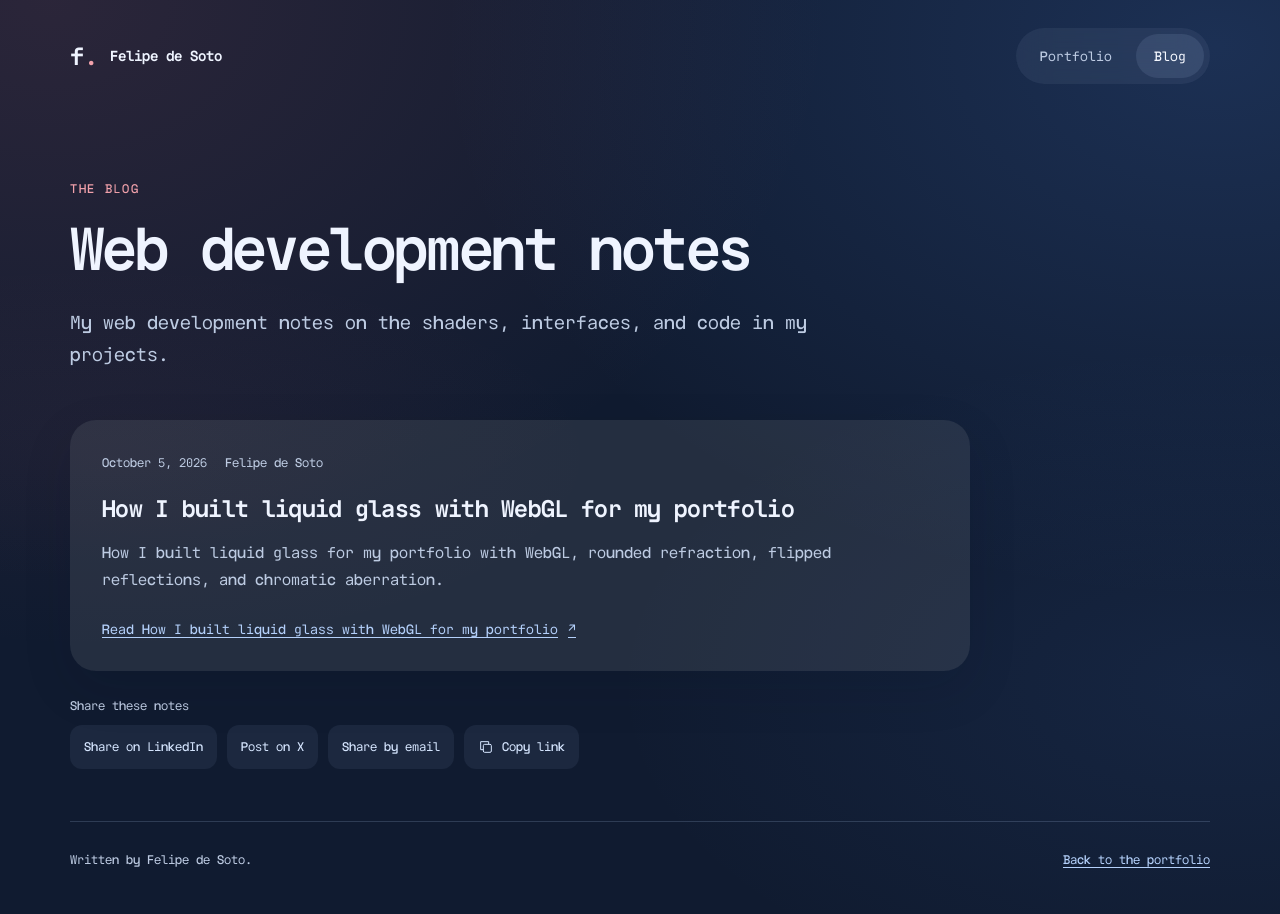
==== commit a0fb6ecb: "Publish SEO fixes and revised glass tutorial" ====
--- a/blog/index.html
+++ b/blog/index.html
@@ -3,20 +3,21 @@
 <html lang="en">
 <head>
 <meta charset="UTF-8"><meta name="viewport" content="width=device-width, initial-scale=1.0">
-<meta name="theme-color" content="#101b30"><meta name="description" content="Practical notes on WebGL, interface design, and building for the web by Felipe de Soto. Learn how my projects work through code and interactive demos.">
+<meta name="theme-color" content="#101b30"><meta name="description" content="Web development notes by Felipe de Soto: WebGL shaders, interface design, code examples, and interactive demos.">
 
 <link rel="canonical" href="https://felipedesoto.com/blog/">
-<meta property="og:title" content="Web development and rendering notes"><meta property="og:description" content="Practical notes on WebGL, interface design, and building for the web by Felipe de Soto. Learn how my projects work through code and interactive demos.">
+<meta property="og:title" content="Web development and rendering notes"><meta property="og:description" content="Web development notes by Felipe de Soto: WebGL shaders, interface design, code examples, and interactive demos.">
 <meta property="og:type" content="website"><meta property="og:url" content="https://felipedesoto.com/blog/"><meta property="og:site_name" content="Felipe de Soto"><meta property="og:locale" content="en_US">
 <meta property="og:image" content="https://felipedesoto.com/blog-assets/liquid-glass-webgl.png"><meta property="og:image:alt" content="Liquid glass over coral and blue layers, from Felipe de Soto&#39;s WebGL tutorial"><meta property="og:image:width" content="1200"><meta property="og:image:height" content="630">
-<meta name="twitter:card" content="summary_large_image"><meta name="twitter:title" content="Web development and rendering notes"><meta name="twitter:description" content="Practical notes on WebGL, interface design, and building for the web by Felipe de Soto. Learn how my projects work through code and interactive demos."><meta name="twitter:image" content="https://felipedesoto.com/blog-assets/liquid-glass-webgl.png"><meta name="twitter:image:alt" content="Liquid glass over coral and blue layers, from Felipe de Soto&#39;s WebGL tutorial">
+<meta name="twitter:card" content="summary_large_image"><meta name="twitter:title" content="Web development and rendering notes"><meta name="twitter:description" content="Web development notes by Felipe de Soto: WebGL shaders, interface design, code examples, and interactive demos."><meta name="twitter:image" content="https://felipedesoto.com/blog-assets/liquid-glass-webgl.png"><meta name="twitter:image:alt" content="Liquid glass over coral and blue layers, from Felipe de Soto&#39;s WebGL tutorial">
 
-<script type="application/ld+json">{"@context":"https://schema.org","@type":"Blog","name":"Engineering notes","url":"https://felipedesoto.com/blog/","author":{"@type":"Person","name":"Felipe de Soto","url":"https://felipedesoto.com/"}}</script>
-<link rel="icon" type="image/svg+xml" href="../favicon.svg"><link rel="preload" href="../assets/YIPMono-Regular-CXokgM-x.woff2" as="font" type="font/woff2" crossorigin>
+<script type="application/ld+json">{"@context":"https://schema.org","@type":"Blog","name":"Web development notes","url":"https://felipedesoto.com/blog/","author":{"@type":"Person","name":"Felipe de Soto","url":"https://felipedesoto.com/"}}</script>
+<link rel="icon" type="image/svg+xml" href="../favicon.svg"><link rel="apple-touch-icon" sizes="180x180" href="../apple-touch-icon.png"><link rel="preload" href="../assets/YIPMono-Regular-CXokgM-x.woff2" as="font" type="font/woff2" crossorigin>
 <title>Web development and rendering notes — Felipe de Soto</title>
-  <script type="module" crossorigin src="../assets/preload-helper-CvN2ee45.js"></script>
-  <script type="module" crossorigin src="../assets/main-D_VXA4kI.js"></script>
-  <link rel="stylesheet" crossorigin href="../assets/main-Cr-QaFKG.css">
+  <script type="module" crossorigin src="../assets/preload-helper-DhxL1vBh.js"></script>
+  <script type="module" crossorigin src="../assets/main-DFeyn7E1.js"></script>
+  <link rel="stylesheet" crossorigin href="../assets/preload-helper-DiWeSKb-.css">
+  <link rel="stylesheet" crossorigin href="../assets/main-CijlbxXW.css">
 </head>
 <body class="blog-page">
 <a class="skip-link" href="#main">Skip to content</a>
@@ -25,8 +26,17 @@
 <a class="blog-brand" href="../" aria-label="Felipe de Soto, portfolio">f<span>.</span><span class="blog-brand-name">Felipe de Soto</span></a>
 <nav class="blog-nav" aria-label="Blog navigation"><a href="../">Portfolio</a><a href="./" aria-current="page">Blog</a></nav>
 </header>
-<main class="blog-main" id="main" tabindex="-1"><section class="blog-hero"><p class="blog-kicker">The blog</p><h1 class="blog-index-heading">Engineering notes.</h1><p class="blog-description">A closer look at the things I build: the details, the tradeoffs, and the code behind them.</p></section><section class="blog-post-list" aria-label="Posts"><article class="blog-post-card glass"><div class="blog-post-meta"><time datetime="2026-10-05">October 5, 2026</time><span>Felipe de Soto</span></div><h2><a class="blog-post-link" href="posts/glass-effect/">How I built liquid glass with WebGL for my portfolio</a></h2><p class="blog-post-description">How I built Apple-style liquid glass with WebGL: backdrop sampling, edge refraction, flipped reflections, chromatic aberration, and interactive demos.</p><a class="blog-post-read" href="posts/glass-effect/" aria-label="Read How I built liquid glass with WebGL for my portfolio">Read the post <span aria-hidden="true">↗</span></a></article></section></main>
-<footer class="blog-footer"><p>Written by Felipe de Soto. Built as static pages.</p><a href="../">Back to the portfolio</a></footer>
+<main class="blog-main" id="main" tabindex="-1"><section class="blog-hero"><p class="blog-kicker">The blog</p><h1 class="blog-index-heading">Web development notes</h1><p class="blog-description">My web development notes on the shaders, interfaces, and code in my projects.</p></section><section class="blog-post-list" aria-label="Posts"><article class="blog-post-card glass"><div class="blog-post-meta"><time datetime="2026-10-05">October 5, 2026</time><span>Felipe de Soto</span></div><h2><a class="blog-post-link" href="posts/glass-effect/">How I built liquid glass with WebGL for my portfolio</a></h2><p class="blog-post-description">How I built liquid glass for my portfolio with WebGL, rounded refraction, flipped reflections, and chromatic aberration.</p><a class="blog-post-read" href="posts/glass-effect/" aria-label="Read How I built liquid glass with WebGL for my portfolio">Read How I built liquid glass with WebGL for my portfolio <span aria-hidden="true">↗</span></a></article></section></main>
+<aside class="blog-share"><div class="share-tools" data-share-tools data-share-title="Web development and rendering notes" data-share-url="https://felipedesoto.com/blog/" role="group" aria-label="Share these notes">
+<span class="share-caption">Share these notes</span>
+<a class="share-action" href="https://www.linkedin.com/sharing/share-offsite/?url=https%3A%2F%2Ffelipedesoto.com%2Fblog%2F" target="_blank" rel="noopener noreferrer">Share on LinkedIn</a>
+<a class="share-action" href="https://twitter.com/intent/tweet?url=https%3A%2F%2Ffelipedesoto.com%2Fblog%2F&amp;text=Web%20development%20and%20rendering%20notes" target="_blank" rel="noopener noreferrer">Post on X</a>
+<a class="share-action" href="mailto:?subject=Web%20development%20and%20rendering%20notes&amp;body=https%3A%2F%2Ffelipedesoto.com%2Fblog%2F">Share by email</a>
+<button class="share-action" type="button" data-share-copy hidden><svg width="16" height="16" viewBox="0 0 24 24" fill="none" stroke="currentColor" stroke-width="1.5" aria-hidden="true"><rect x="8" y="8" width="12" height="12" rx="2"/><path d="M16 8V4H4v12h4"/></svg><span data-share-label>Copy link</span></button>
+<button class="share-action" type="button" data-share-native hidden>More sharing options ↗</button>
+<span class="share-status" data-share-status role="status" aria-live="polite" aria-atomic="true"></span>
+</div></aside>
+<footer class="blog-footer"><p>Written by Felipe de Soto.</p><a href="../">Back to the portfolio</a></footer>
 </div>
 </body>
 </html>
--- a/assets/preload-helper-DiWeSKb-.css
+++ b/assets/preload-helper-DiWeSKb-.css
@@ -0,0 +1 @@
+.share-tools{flex-wrap:wrap;align-items:center;gap:10px;margin-top:24px;font-size:.75rem;line-height:1.5;display:flex}.share-caption{color:#bdcbe2;flex-basis:100%}.share-action{color:#d6e6ff;min-height:44px;font:inherit;cursor:pointer;background:#b4d0fa12;border:0;border-radius:12px;justify-content:center;align-items:center;gap:8px;padding:10px 14px;text-decoration:none;display:inline-flex}.share-action:hover{color:#fff;background:#b4d0fa22}.share-tools [hidden]{display:none}.share-action svg{flex:none}.share-status{color:#f1a1ab;flex-basis:100%;min-height:1.5em}.blog-main:has(+.blog-share){padding-bottom:24px}.blog-share{margin-bottom:24px}.blog-share .share-tools{margin-top:0}
--- a/assets/main-CijlbxXW.css
+++ b/assets/main-CijlbxXW.css
@@ -0,0 +1 @@
+:root{--selection-color:#f1a1ab;--selection-ink:#101b30;--glass-color-amount:.188;--glass-blur-amount:0;--glass-distortion:4;--glass-chromatic-aberration:.4;--glass-edge-highlight:0;--glass-specular:0;--glass-fresnel:0;--glass-brightness:0;--glass-saturation:0;--glass-depth:60;--glass-header-depth-scale:2;--glass-playground-depth-scale:2.5;--glass-thickness:24;--glass-refraction-index:1.45;--glass-edge-reflection:.85;--glass-reflection-blur:6;--glass-shadow-opacity:.065;--glass-shadow-spread:16;--glass-shadow-offset-y:1;--glass-blur-unit:11.4286px;--glass-blur:calc(var(--glass-blur-amount) * var(--glass-blur-unit));--glass-fallback-saturation:1.12;--glass-frost-rgb:79, 79, 79;--glass-shadow:0 12px 40px #0610241a}::selection{background-color:var(--selection-color);color:var(--selection-ink)}::target-text{background-color:var(--selection-color);color:var(--selection-ink)}.glass,.glass:before,.glass:after,.glass-render-layer,.glass-render{border:0!important}.glass{isolation:isolate;box-shadow:var(--glass-shadow);-webkit-backdrop-filter:blur(var(--glass-blur)) saturate(var(--glass-fallback-saturation));background:0 0;position:relative}.glass:before{content:"";border-radius:inherit;pointer-events:none;z-index:-1;background:rgba(var(--glass-frost-rgb), var(--glass-color-amount));position:absolute;inset:0}.glass-clear{--glass-color-amount:0}.glass.glass-webgl{-webkit-backdrop-filter:none}.glass.glass-webgl:before{background:0 0}.glass-render{opacity:1;z-index:-2!important}.glass-render-layer{z-index:-2;border-radius:inherit;pointer-events:none;position:absolute;inset:0;overflow:clip}.glass-scene{z-index:-1;pointer-events:none;position:absolute;inset:0;overflow:clip}.glass-scene>.lighting-background{z-index:0;position:absolute}.glass-scene-lens{z-index:1;pointer-events:none;position:absolute}.glass-scene-content{opacity:0;pointer-events:none;position:absolute}@font-face{font-family:YIP Mono;font-style:normal;font-weight:400;font-display:swap;src:url(./YIPMono-Regular-CXokgM-x.woff2)format("woff2")}@font-face{font-family:YIP Mono;font-style:normal;font-weight:700;font-display:swap;src:url(./YIPMono-Bold-YjQy5hGb.woff2)format("woff2")}:root{font-synthesis:none;font-variant-ligatures:common-ligatures contextual;color:#eff4ff;--blog-muted:#bdcbe2;--blog-blue:#b4d0fa;--blog-coral:#f1a1ab;--blog-line:#b4d0fa2e;background:#101b30;font-family:YIP Mono,monospace}*{box-sizing:border-box}html{scroll-behavior:smooth;scroll-padding-top:24px}body{isolation:isolate;background:radial-gradient(at 4% 0,#cf657224,#0000 45%),radial-gradient(at 95% 5%,#4d87e832,#0000 45%);min-width:280px;margin:0;position:relative}body:before{content:"";z-index:-1;pointer-events:none;background:radial-gradient(at 8%,#cf65720c,#0000 30%),radial-gradient(at 95% 75%,#4d87e818,#0000 35%);position:absolute;inset:0}button,input{font:inherit}button,a{-webkit-tap-highlight-color:transparent}button{color:inherit;cursor:pointer}a{color:var(--blog-blue);text-underline-offset:.24em;text-decoration-thickness:1px}a:hover{color:#e6efff}:where(a,button,input,summary):focus-visible{outline:2px solid var(--blog-blue);outline-offset:5px}.blog-prose:focus{outline:none}.blog-section-alias{height:0;scroll-margin-top:24px;display:block}.blog-selection-toolbar{z-index:90;color:#eff4ff;-webkit-backdrop-filter:blur(18px);backdrop-filter:blur(18px);-webkit-user-select:none;user-select:none;background:#1c2b43f5;border-radius:18px;flex-wrap:wrap;align-items:center;gap:4px;padding:6px;animation:.14s ease-out blog-selection-enter;display:flex;position:fixed;box-shadow:0 12px 34px #0005,inset 0 1px #e5eeff16}.blog-selection-toolbar[hidden]{display:none}.blog-passage-button{min-height:44px;color:var(--blog-blue);white-space:nowrap;background:#b4d0fa17;border:0;border-radius:12px;justify-content:center;align-items:center;gap:8px;padding:10px 14px;font-size:.78rem;line-height:1.35;display:inline-flex}.blog-passage-button[hidden]{display:none}.blog-passage-button>svg{flex:none}.blog-passage-button:hover{color:#fff;background:#b4d0fa2b}.blog-copy-action{min-inline-size:calc(6ch + 52px)}.blog-highlight-link-action{min-inline-size:calc(22ch + 52px)}.blog-passage-reader .blog-copy-action{min-inline-size:calc(12ch + 52px)}.blog-index-heading[torph-root],.blog-post-link[torph-root],.blog-article-header h1[torph-root],.glass-demo-summary-text[torph-root],.glass-demo-status-text[torph-root],.blog-selection-toast-text[torph-root]{white-space:normal;max-width:100%;display:block}.blog-selection-toast{z-index:110;left:50%;bottom:max(24px, env(safe-area-inset-bottom));color:#eff4ff;text-align:center;pointer-events:none;opacity:0;background:#253a57;border-radius:14px;width:max-content;max-width:calc(100% - 32px);padding:12px 18px;font-size:.78rem;line-height:1.55;transition:opacity .14s,transform .14s;position:fixed;transform:translate(-50%,8px);box-shadow:0 10px 28px #0004}.blog-selection-toast.is-visible{opacity:1;transform:translate(-50%)}.blog-passage-reader{width:100%;height:100%;max-width:none;height:100dvh;max-height:none;padding:max(28px, env(safe-area-inset-top)) max(32px, env(safe-area-inset-right)) max(28px, env(safe-area-inset-bottom)) max(32px, env(safe-area-inset-left));color:#eff4ff;overscroll-behavior:contain;background-color:#101b30;background-image:radial-gradient(at 10% 0,#cf657219,#0000 55%),radial-gradient(at 95% 20%,#4d87e825,#0000 60%);background-position:0 0;background-repeat:repeat;background-size:auto;background-attachment:scroll;background-origin:padding-box;background-clip:border-box;border:0;margin:0;position:fixed;inset:0}.blog-passage-reader[open]{grid-template-rows:auto minmax(0,1fr);gap:34px;display:grid}.blog-passage-reader::backdrop{background:#101b30}.blog-passage-reader-header{justify-content:space-between;align-items:center;gap:24px;width:min(1140px,100%);margin-inline:auto;display:flex}.blog-passage-heading{min-width:0}.blog-passage-heading h2{margin:0;font-size:clamp(1.2rem,3vw,1.6rem);line-height:1.4}.blog-passage-source{color:var(--blog-muted);overflow-wrap:anywhere;margin:7px 0 0;font-size:.75rem;line-height:1.6}.blog-passage-reader-actions{flex:none;gap:8px;display:flex}.blog-passage-close{color:#ffd0d6;background:#f1a1ab14}.blog-passage-text{overscroll-behavior:contain;white-space:pre-wrap;overflow-wrap:anywhere;tab-size:2;width:min(76ch,100%);margin-inline:auto;padding:0 14px 70px;font-size:clamp(1rem,1.6vw,1.2rem);line-height:1.9;overflow-y:auto}@keyframes blog-selection-enter{0%{opacity:0}to{opacity:1}}@media (max-width:640px){.blog-selection-toolbar{padding-bottom:max(6px, env(safe-area-inset-bottom))}.blog-selection-toolbar .blog-passage-button{gap:6px;padding-inline:8px;font-size:.7rem}.blog-selection-toolbar .blog-copy-action{min-inline-size:calc(6ch + 38px)}.blog-selection-toolbar .blog-highlight-link-action{min-inline-size:calc(22ch + 38px)}.blog-selection-toast{bottom:max(90px, env(safe-area-inset-bottom))}.blog-passage-reader{padding:max(22px, env(safe-area-inset-top)) max(18px, env(safe-area-inset-right)) max(18px, env(safe-area-inset-bottom)) max(18px, env(safe-area-inset-left))}.blog-passage-reader-header{flex-wrap:wrap;align-items:flex-start;gap:16px}.blog-passage-reader-actions{width:100%}.blog-passage-reader-actions .blog-passage-button{flex:1}.blog-passage-text{padding-inline:0}}@media (max-width:310px){.blog-selection-toolbar .blog-passage-button{width:100%}.blog-selection-toast{bottom:max(146px, env(safe-area-inset-bottom))}}@media (prefers-reduced-motion:reduce){.blog-selection-toolbar{animation:none}.blog-selection-toast{transition:none}}.skip-link{z-index:100;color:#101b30;background:#e6efff;border-radius:10px;padding:12px 18px;position:fixed;top:12px;left:12px;transform:translateY(-180%)}.skip-link:focus{transform:translateY(0)}.blog-shell{width:min(1140px,100% - 64px);margin-inline:auto}.blog-header{justify-content:space-between;align-items:center;gap:24px;min-height:112px;display:flex}.blog-brand{color:#eff4ff;align-items:center;gap:0;font-size:1.5rem;font-weight:700;text-decoration:none;display:inline-flex}.blog-brand>span:not(.blog-brand-name){color:var(--blog-coral)}.blog-brand-name{margin-left:12px;font-size:.85rem}.blog-brand svg{flex:none;width:36px;height:36px}.blog-nav{-webkit-backdrop-filter:blur(16px);backdrop-filter:blur(16px);background:#c9dbf711;border-radius:100px;align-items:center;gap:6px;padding:6px;display:flex}.blog-nav a{min-height:44px;color:var(--blog-muted);border-radius:100px;justify-content:center;align-items:center;padding:9px 18px;font-size:.82rem;text-decoration:none;display:inline-flex}.blog-nav a:hover,.blog-nav [aria-current=page]{color:#f5f8ff;background:#bdd1f11c}.blog-main{min-height:65vh;padding-block:40px 88px}.blog-kicker{color:var(--blog-coral);letter-spacing:.14em;text-transform:uppercase;margin:0 0 18px;font-size:.75rem;line-height:1.6}.blog-hero,.blog-article-header{max-width:900px;padding-block:28px 48px}.blog-hero h1,.blog-index-heading,.blog-article-header h1{letter-spacing:-.045em;text-wrap:balance;overflow-wrap:break-word;margin:0;font-size:clamp(2.3rem,4.5vw,4rem);font-weight:700;line-height:1.14}.blog-hero>p:not(.blog-kicker),.blog-description{max-width:68ch;color:var(--blog-muted);margin:24px 0 0;font-size:1.125rem;line-height:1.8}.blog-post-list{grid-template-columns:repeat(2,minmax(0,1fr));gap:22px;margin:0;padding:0;list-style:none;display:grid}.blog-post-card{background:#98accf13;border-radius:26px;min-width:0;padding:32px;transition:background-color .18s,transform .18s;position:relative;box-shadow:0 18px 50px #060e211f}.blog-post-card:hover{background-color:#98accf1f;transform:translateY(-3px)}.blog-post-card h2{letter-spacing:-.03em;margin:18px 0 14px;font-size:1.45rem;font-weight:700;line-height:1.45}.blog-post-card:only-child{grid-column:1/-1;max-width:900px}.blog-post-read{align-items:center;gap:10px;margin-top:26px;font-size:.83rem;display:inline-flex}.blog-post-link{color:#eff4ff;text-decoration:none}.blog-post-meta,.blog-byline{color:var(--blog-muted);flex-wrap:wrap;align-items:center;gap:10px 18px;font-size:.78rem;line-height:1.8;display:flex}.blog-byline{margin-top:26px}.blog-post-description{color:var(--blog-muted);margin:0;font-size:.94rem;line-height:1.8}.blog-reading-layout{grid-template-columns:190px minmax(0,1fr);align-items:start;gap:42px;display:grid}.blog-toc{max-height:calc(100vh - 56px);padding:8px 8px 12px;font-size:.75rem;line-height:1.75;position:sticky;top:28px;overflow:auto}.blog-toc h2,.blog-toc>p{color:#e0eafa;margin:0 0 16px;font-size:.75rem;font-weight:700}.blog-toc ol,.blog-toc ul{gap:10px;margin:0;padding:0;list-style:none;display:grid}.blog-toc a{color:var(--blog-muted);text-decoration:none;display:block}.blog-toc a:hover{color:#f1f5fc}.blog-toc .toc-level-3{padding-left:12px;font-size:.72rem}.blog-prose{color:#d5e0f0;overflow-wrap:break-word;min-width:0;max-width:76ch;font-size:1.125rem;line-height:1.85}.blog-prose>:first-child{margin-top:0}.blog-prose h2,.blog-prose h3,.blog-prose h4{color:#f1f5fc;text-wrap:balance;scroll-margin-top:28px;line-height:1.4}.blog-prose h2{letter-spacing:-.04em;margin:64px 0 20px;font-size:1.6rem}.blog-prose h3{letter-spacing:-.02em;margin:36px 0 16px;font-size:1.12rem}.blog-prose h4{margin:28px 0 12px;font-size:1rem}.blog-prose p{margin:0 0 22px}.blog-prose :where(ul,ol){margin:0 0 26px;padding-left:1.55em}.blog-prose li{margin-block:9px;padding-left:.22em}.blog-prose li::marker{color:var(--blog-coral)}.blog-prose a{overflow-wrap:anywhere}.blog-prose strong{color:#eff4ff;font-weight:700}.blog-prose :not(pre)>code{color:#d1e4ff;font:inherit;overflow-wrap:anywhere;background:#bbd5ff0d;border-radius:4px;padding:.14em .3em;font-size:.88em}.blog-prose pre{color:#cee2ff;tab-size:2;scrollbar-color:#7185a655 #0a1425;background:#0a1425;border-radius:16px;max-width:100%;margin:24px 0 30px;padding:22px;font-size:.82rem;line-height:1.8;overflow:auto}.blog-prose pre code{font:inherit}.blog-prose blockquote{color:#d9e1ef;background:#f1a1ab08;border-left:3px solid #f1a1ab80;border-radius:0 14px 14px 0;margin:28px 0;padding:22px 26px}.blog-prose blockquote>:last-child{margin-bottom:0}.blog-prose table{border-collapse:collapse;scrollbar-color:#7185a655 #0a1425;width:100%;margin:24px 0 32px;font-size:.8rem;line-height:1.65;display:block;overflow-x:auto}.blog-prose :where(th,td){text-align:left;vertical-align:top;border-bottom:1px solid var(--blog-line);padding:14px 16px}.blog-prose th{color:#f1f5fc;background:#b4d0fa0a;font-weight:700}.blog-prose hr{border:0;border-top:1px solid var(--blog-line);margin-block:40px}.blog-prose img,.blog-prose svg{max-width:100%;height:auto}.glass-demo{--demo-panel:#131f34;background:var(--demo-panel);color:#eff4ff;border-radius:22px;margin-block:30px 36px;font-size:.82rem;line-height:1.6;position:relative;overflow:hidden;box-shadow:0 16px 50px #03091533}.glass-demo-toolbar{flex-wrap:wrap;justify-content:space-between;align-items:center;gap:12px;padding:20px 22px;display:flex}.glass-demo-tools{flex-wrap:wrap;justify-content:flex-end;align-items:center;gap:8px;display:flex}.glass-demo-back{min-height:44px;color:var(--blog-blue);background:#b4d0fa0c;border-radius:10px;align-items:center;padding:10px 14px;font-size:.75rem;text-decoration:none;display:inline-flex}.glass-demo-workspace{grid-template-columns:minmax(0,1fr);align-items:start;min-width:0;display:grid}.glass-demo-workspace.has-magnifier{grid-template-columns:minmax(0,1fr) minmax(220px,30%)}.glass-demo-magnifier-selection{z-index:6;background:#ffffff26;border:1px solid #ffffffb3;border-radius:6px;position:absolute;box-shadow:0 0 0 1px #101b3029,0 4px 18px #09132624}.glass-demo-magnifier-selection[hidden],.glass-demo-zoom[hidden]{display:none}.glass-demo button.glass-demo-magnifier-move,.glass-demo button.glass-demo-magnifier-move:hover{cursor:grab;touch-action:none;background:0 0;border-radius:6px;width:100%;height:100%;min-height:0;padding:0;position:absolute;inset:0}.glass-demo button.glass-demo-magnifier-resize{color:#fff;cursor:nwse-resize;touch-action:none;background:#ffffff29;border-radius:6px 0 5px;width:40px;height:40px;min-height:0;padding:0;font-size:1.15rem;position:absolute;bottom:0;right:0}.glass-demo-magnifier-selection.is-dragging .glass-demo-magnifier-move{cursor:grabbing}.glass-demo-zoom{background:#ffffff0d;min-width:0;padding:16px}.glass-demo-zoom-heading{justify-content:space-between;gap:12px;margin-bottom:12px;font-size:.75rem;display:flex}.glass-demo-zoom-scale{color:var(--blog-blue)}.glass-demo-zoom-smoothing{margin-bottom:12px;font-size:.73rem}.glass-demo-zoom-viewport{background:#ffffff08;height:220px;position:relative;overflow:hidden}.glass-demo-zoom-canvas{width:100%;height:100%;display:block;position:absolute;inset:0}.glass-demo-zoom-live-label{z-index:2;color:#f1f5fc;transform-origin:0 0;pointer-events:none;overflow-wrap:break-word;position:absolute}.glass-demo-zoom-live-label strong{margin-bottom:6px;font-size:1.18em;display:block}.glass-demo-zoom-hint,.blog-prose .glass-demo-zoom-hint{color:#bdcbe2;margin:12px 0 0;font-size:.69rem;line-height:1.8}.glass-demo-title,.blog-prose .glass-demo-title{color:#eff4ff;margin:0;font-size:.95rem;font-weight:700;line-height:1.5}.glass-demo-stage{isolation:isolate;aspect-ratio:16/10;background:radial-gradient(circle at 24% 35%,#bd7485,#0000 45%),linear-gradient(135deg,#2b4368,#405b87 60%,#384563);width:100%;min-height:260px;max-height:480px;position:relative;overflow:hidden}.glass-demo-preview-text{font-size:clamp(24px,5vw,64px);font-weight:700;line-height:1.35;position:absolute;top:24%;left:7.5%}.glass-demo-preview-pane{-webkit-backdrop-filter:blur(3px);backdrop-filter:blur(3px);background:#4f4f4f30;border-radius:48px;position:absolute;inset:20% 9% 14% 31%;box-shadow:0 8px 24px #09132624}.glass-demo [data-demo-placeholder] [data-load-lab]{cursor:pointer}.glass-demo-canvas{z-index:0;pointer-events:none;width:100%;height:100%;display:block;position:absolute;inset:0}.glass-demo-live-label{z-index:2;color:#f1f5fc;pointer-events:none;overflow-wrap:break-word;width:42%;font-size:clamp(.65rem,1.45vw,.98rem);line-height:1.65;position:absolute;top:39%;right:11%}.glass-demo-live-label strong{margin-bottom:6px;font-size:1.18em;display:block}.glass-demo-live-label p,.blog-prose .glass-demo-live-label p{margin:0 0 8px}.glass-demo[data-glass-demo=layers] .glass-demo-live-label{top:48%}.glass-demo-live-kicker{text-transform:uppercase;letter-spacing:.12em;margin-bottom:8px;font-size:.65em;display:block}.glass-demo-fallback-pane{z-index:1;pointer-events:none;border:0;position:absolute;box-shadow:0 10px 40px #09132624}.glass-demo-caption,.glass-demo-summary,.blog-prose .glass-demo-caption,.blog-prose .glass-demo-summary{color:#bdcbe2;margin:0;padding:20px 22px 0;font-size:.73rem;line-height:1.8}.glass-demo-summary,.blog-prose .glass-demo-summary{padding-top:0;padding-bottom:12px}.glass-demo-controls{grid-template-columns:repeat(2,minmax(0,1fr));gap:20px 26px;padding:24px 22px;display:grid}.glass-demo-control{color:#d3deef;gap:10px;min-width:0;display:grid}.glass-demo-control>:first-child{justify-content:space-between;align-items:start;gap:12px;display:flex}.glass-demo-control output{color:var(--blog-blue);white-space:nowrap;font-size:.8rem}.glass-demo input[type=range]{accent-color:#b4d0fa;cursor:pointer;width:100%;min-width:0;height:44px;margin:0}.glass-demo input[type=color]{cursor:pointer;background:#24334c;border:0;border-radius:6px;width:100%;height:44px;padding:2px}.glass-demo-toggle{color:#d3deef;cursor:pointer;align-items:center;gap:12px;min-height:44px;display:flex}.glass-demo-toggle input{accent-color:#b4d0fa;flex:none;width:20px;height:20px;margin:0}.glass-demo button{color:#e1eafd;background:#30405b;border:0;border-radius:10px;min-height:44px;padding:10px 14px;font-size:.75rem;line-height:1.5}.glass-demo button:hover:not(:disabled){background:#3b5073}.glass-demo button:disabled{opacity:.65;cursor:default}.glass-demo button.glass-demo-pane-handle,.glass-demo button.glass-demo-pane-handle:hover,.glass-demo button.glass-demo-pane-handle:active{z-index:3;min-height:0;box-shadow:none;cursor:grab;touch-action:none;-webkit-user-select:none;user-select:none;background:0 0;border:0;padding:0;display:block;position:absolute}.glass-demo button.glass-demo-pane-frontGlass{z-index:4}.glass-demo button.glass-demo-pane-handle[hidden]{display:none}.glass-demo button.glass-demo-pane-handle:focus-visible{outline-offset:-4px;outline:2px solid #e2edff}.glass-demo button.glass-demo-pane-handle.is-dragging,.glass-demo-stage.is-dragging{cursor:grabbing}.glass-demo-drag-hint,.blog-prose .glass-demo-drag-hint{color:var(--blog-blue);margin:0;padding:18px 22px 10px;font-size:.73rem;line-height:1.8}.glass-demo-drag-hint+.glass-demo-caption,.blog-prose .glass-demo-drag-hint+.glass-demo-caption{padding-top:0}.glass-demo-move-status,.blog-prose .glass-demo-move-status{clip-path:inset(50%);white-space:nowrap;width:1px;height:1px;margin:-1px;padding:0;position:absolute;top:0;left:0;overflow:hidden}.glass-demo-advanced{margin-inline:22px}.glass-demo-controls>.glass-demo-advanced{grid-column:1/-1;margin-inline:0}.glass-demo-advanced summary{color:var(--blog-blue);cursor:pointer;padding-block:12px}.glass-demo-advanced .glass-demo-controls{padding:14px 0 22px}.glass-demo-actions{flex-wrap:wrap;align-items:center;gap:10px;padding:4px 22px 18px;display:flex}.glass-demo-status,.blog-prose .glass-demo-status{color:#bdcbe2;min-height:calc(3.6em + 22px);margin:0;padding:0 22px 22px;font-size:.73rem;line-height:1.8}.glass-demo-dialog{overscroll-behavior:contain;color:#eff4ff;background:#101b30;border:0;width:100%;max-width:none;height:100dvh;max-height:none;margin:0;padding:0;position:fixed;inset:0;overflow:auto}.glass-demo-placeholder{margin-block:30px 36px}.glass-demo.is-expanded{width:100%;height:auto;min-height:100dvh;padding:env(safe-area-inset-top,0px) env(safe-area-inset-right,0px) env(safe-area-inset-bottom,0px) env(safe-area-inset-left,0px);background:#101b30;border-radius:0;flex-direction:column;margin:0;display:flex;overflow:visible}.glass-demo-dialog::backdrop{background:#101b30}.glass-demo.is-expanded .glass-demo-stage{aspect-ratio:auto;width:100%;height:clamp(320px,52dvh,760px);max-height:none}.glass-demo.is-expanded .glass-demo-workspace{width:min(100%,1600px);margin-inline:auto}.glass-demo.is-expanded .glass-demo-toolbar{z-index:8;background:#101b30;position:sticky;top:0}.glass-demo.is-expanded .glass-demo-zoom-viewport{height:clamp(220px,40dvh,500px)}.blog-lab-page .blog-shell{width:100%}.blog-lab-page .blog-main{padding:0}.blog-lab-page .blog-header,.blog-lab-page .blog-footer{display:none}.blog-lab-heading{clip-path:inset(50%);width:1px;height:1px;position:absolute;overflow:hidden}.glass-demo.is-expanded .glass-demo-controls,.glass-demo.is-expanded .glass-demo-advanced,.glass-demo.is-expanded .glass-demo-actions,.glass-demo.is-expanded .glass-demo-caption,.glass-demo.is-expanded .glass-demo-summary,.glass-demo.is-expanded .glass-demo-status{width:min(100%,1280px);margin-inline:auto}.glass-demo.is-expanded .glass-demo-controls{grid-template-columns:repeat(3,minmax(0,1fr))}.glass-demo.is-expanded .glass-demo-advanced{padding-inline:22px}.glass-demo.is-expanded .glass-demo-controls>.glass-demo-advanced{padding-inline:0}.blog-footer{border-top:1px solid var(--blog-line);color:var(--blog-muted);flex-wrap:wrap;justify-content:space-between;gap:18px;padding-block:28px 42px;font-size:.75rem;line-height:1.8;display:flex}.blog-footer p{margin:0}@media (max-width:980px){.blog-reading-layout{grid-template-columns:minmax(0,1fr);gap:34px}.blog-toc{background:#b4d0fa08;border-radius:16px;max-height:none;padding:22px;position:static}.blog-toc :where(ol,ul){grid-template-columns:repeat(2,minmax(0,1fr));gap:12px 24px}.blog-prose{max-width:none}}@media (max-width:620px){.blog-shell{width:calc(100% - 36px)}.blog-header{flex-wrap:wrap;gap:16px;min-height:92px;padding-block:22px}.blog-brand{font-size:1.35rem}.blog-brand-name{font-size:.78rem}.blog-nav a{padding-inline:12px;font-size:.75rem}.blog-main{padding-block:12px 56px}.blog-hero,.blog-article-header{padding-block:20px 32px}.blog-hero h1,.blog-index-heading,.blog-article-header h1{letter-spacing:-.05em;font-size:clamp(2rem,7.8vw,2.8rem);line-height:1.18}.blog-hero>p:not(.blog-kicker),.blog-description{font-size:1rem;line-height:1.8}.blog-post-list{grid-template-columns:minmax(0,1fr);gap:18px}.blog-post-card{border-radius:22px;padding:24px}.blog-post-card h2{font-size:1.25rem}.blog-prose{font-size:1rem;line-height:1.85}.blog-prose h2{margin-top:46px;font-size:1.36rem}.blog-toc :where(ol,ul){grid-template-columns:minmax(0,1fr)}.blog-prose pre{padding:18px;font-size:.73rem}.blog-prose blockquote{padding:18px 20px}.glass-demo{border-radius:16px;margin-block:24px 30px}.glass-demo-toolbar{padding:16px}.glass-demo-tools{justify-content:flex-start}.glass-demo-placeholder{margin-block:24px 30px}.glass-demo-workspace.has-magnifier{grid-template-columns:minmax(0,1fr)}.glass-demo-zoom-viewport{height:250px}.glass-demo-stage{aspect-ratio:1.2;min-height:250px}.glass-demo-live-label{font-size:.69rem;line-height:1.6}.glass-demo-controls,.glass-demo.is-expanded .glass-demo-controls{grid-template-columns:repeat(2,minmax(0,1fr));gap:18px 16px;padding:20px 16px}.glass-demo-control output{font-size:.69rem}.glass-demo-advanced{margin-inline:16px}.glass-demo-actions{padding:4px 16px 16px}.glass-demo-caption,.glass-demo-drag-hint,.glass-demo-summary,.blog-prose .glass-demo-caption,.blog-prose .glass-demo-drag-hint,.blog-prose .glass-demo-summary{padding-inline:16px}.glass-demo-status,.blog-prose .glass-demo-status{padding:0 16px 18px}.glass-demo.is-expanded .glass-demo-stage{height:40dvh;min-height:250px}.blog-footer{padding-block:24px 32px}}@media (max-width:380px){.glass-demo-controls,.glass-demo.is-expanded .glass-demo-controls{grid-template-columns:minmax(0,1fr)}}@media (prefers-reduced-motion:reduce){html{scroll-behavior:auto}.blog-post-card{transition:none}.blog-post-card:hover{transform:none}}
